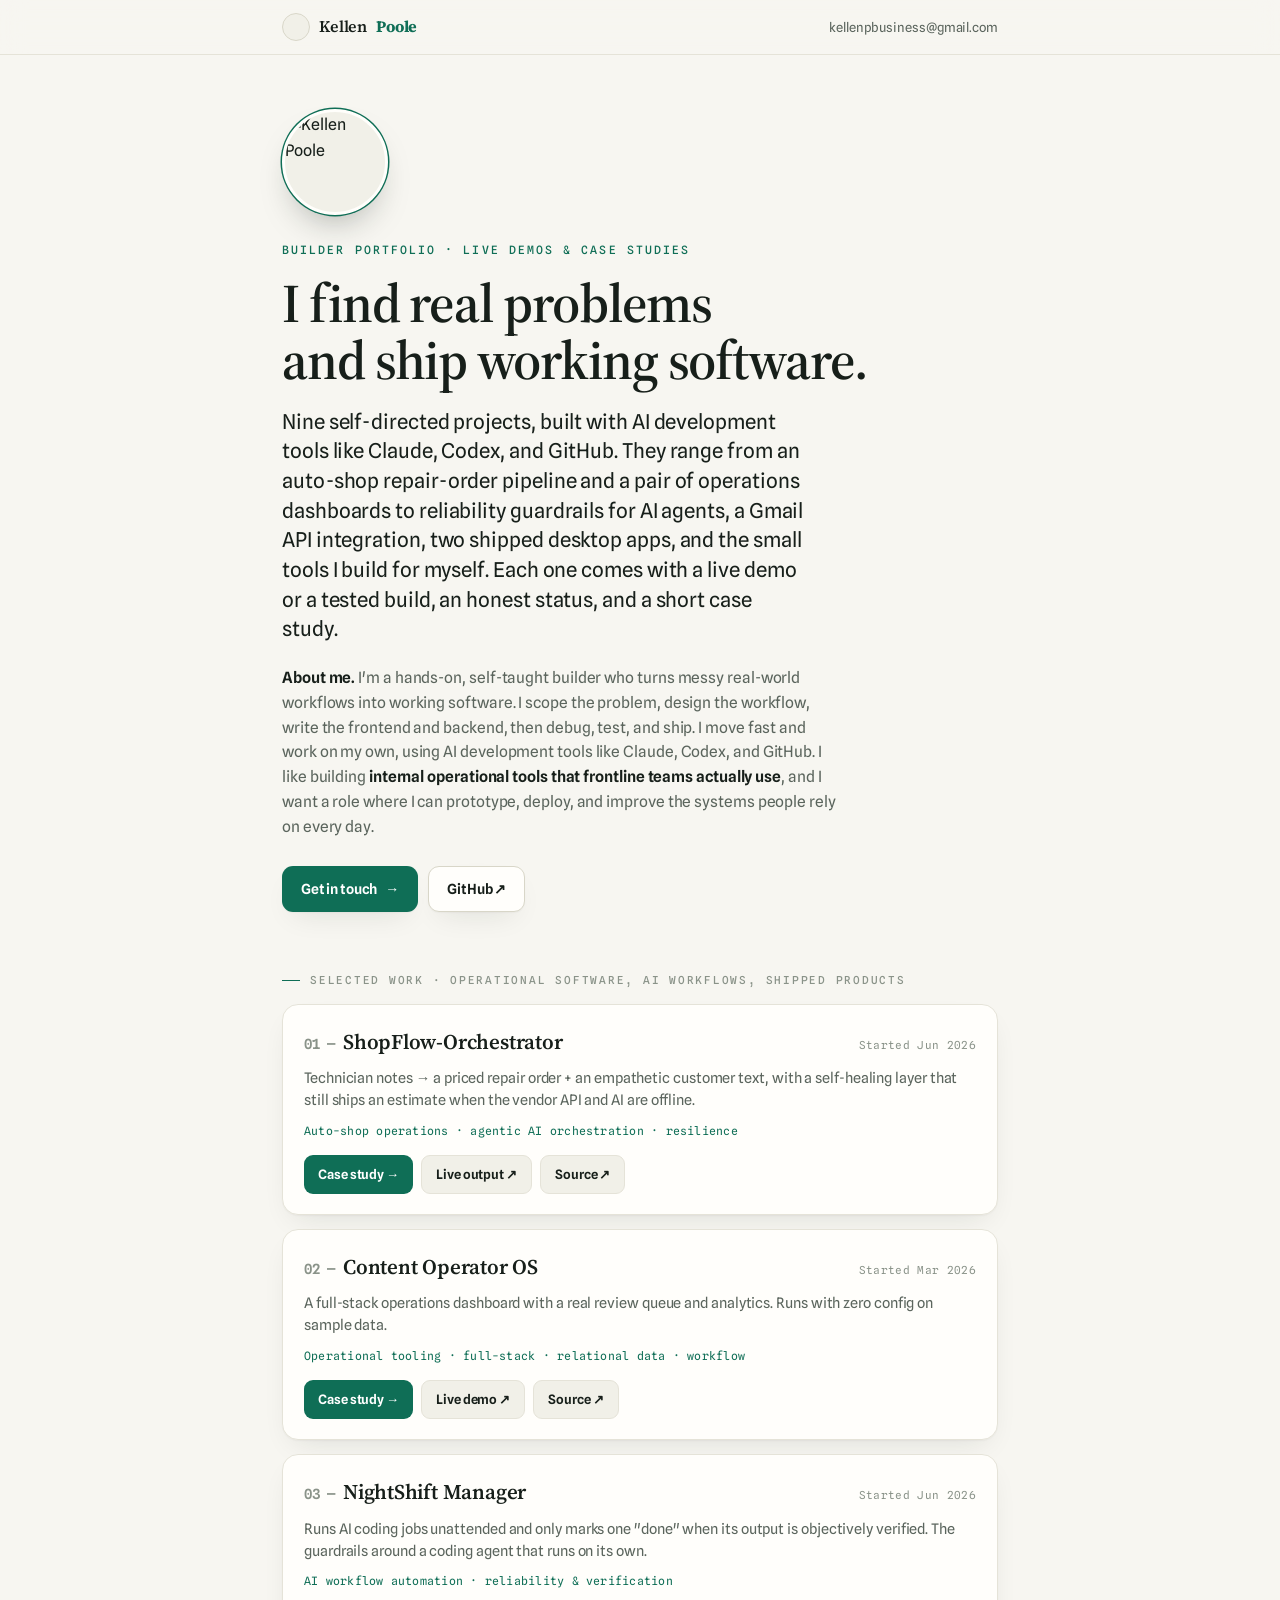
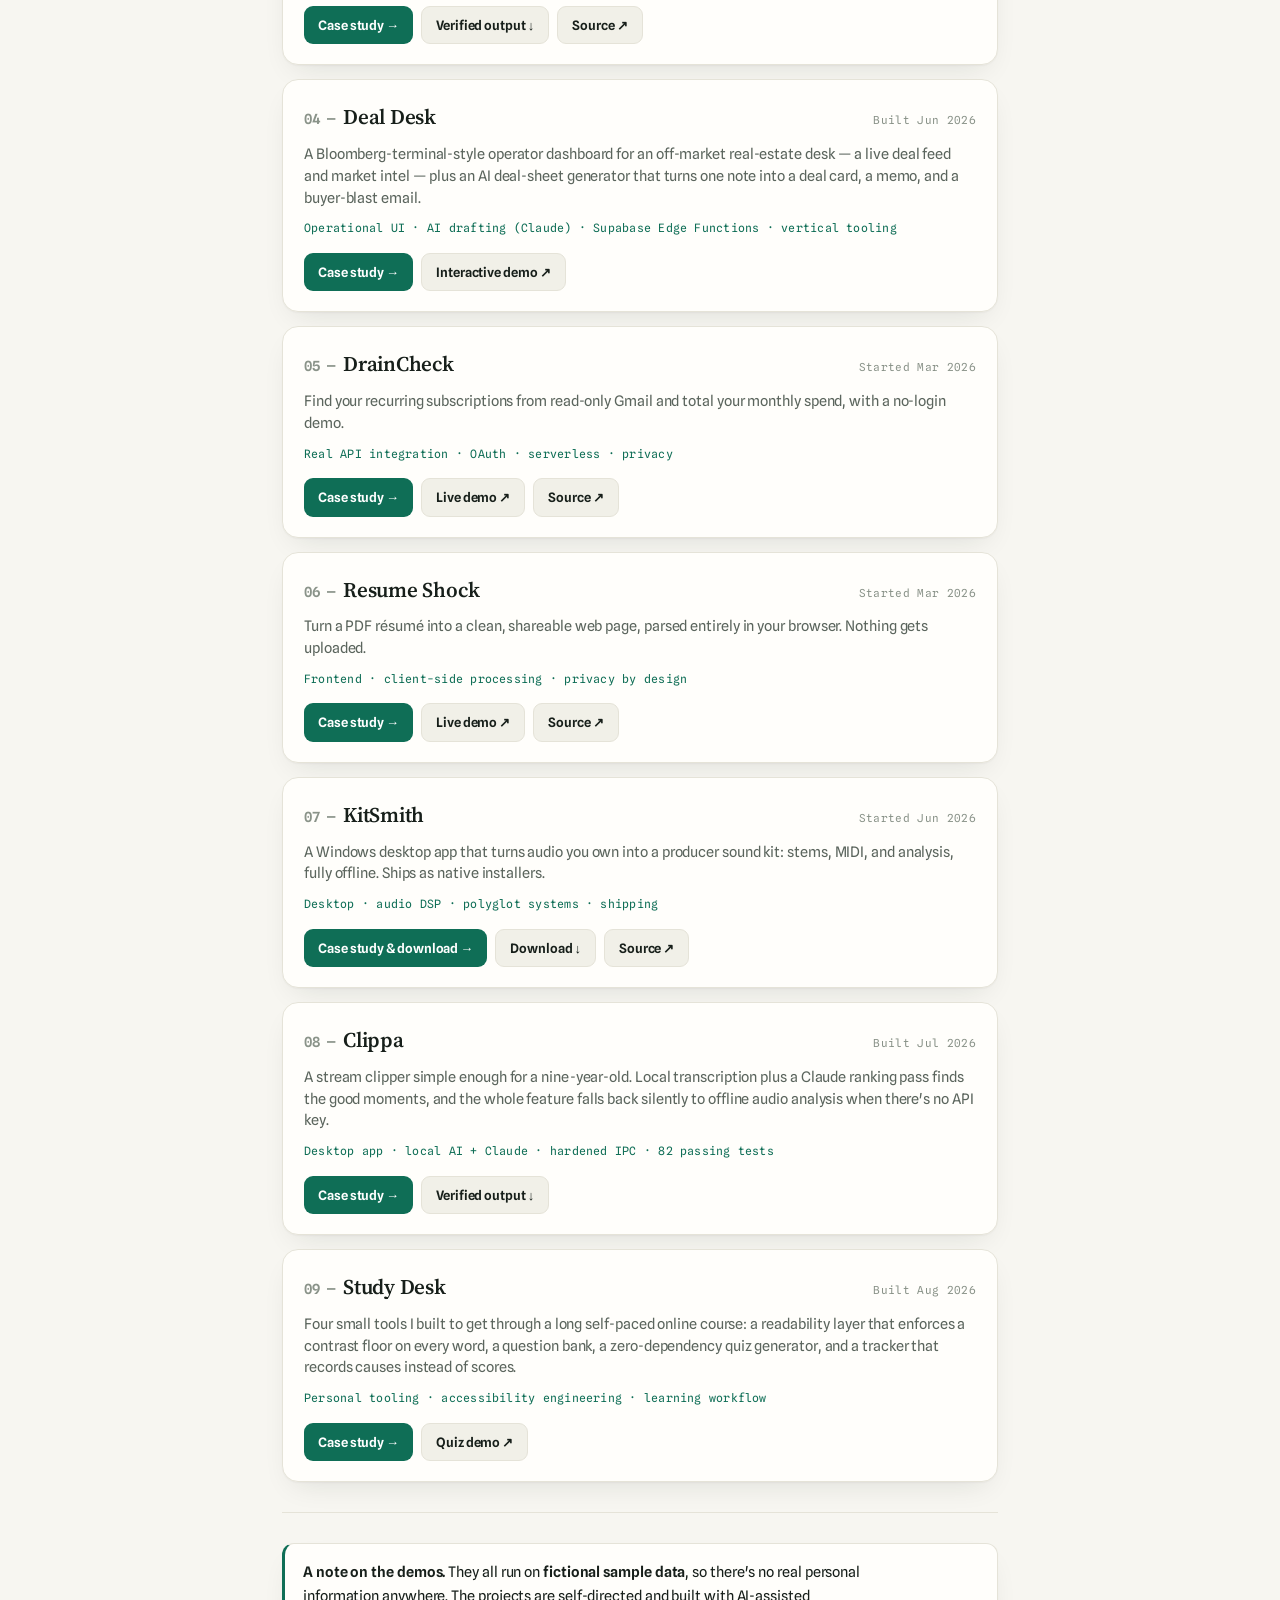
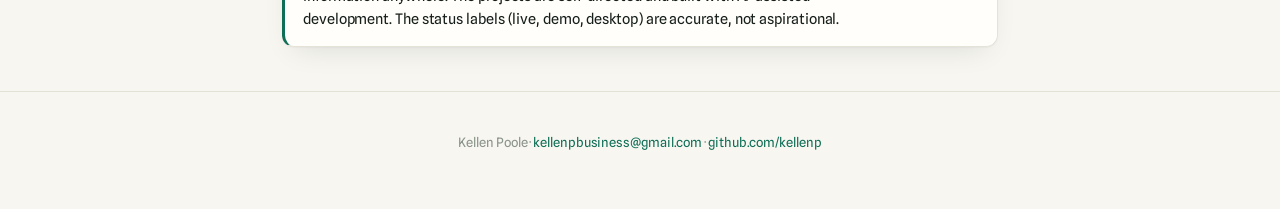
==== index.html @ 18ba122f "Add Clippa (08) and Study Desk (09): shipped desktop AI app + personal study tooling Two projects bu" ====
<!doctype html>
<html lang="en">
<head>
<meta charset="utf-8">
<meta name="viewport" content="width=device-width, initial-scale=1">
<meta name="theme-color" content="#0f6e56">
<title>Kellen Poole — builder portfolio</title>
<meta name="description" content="Self-directed, AI-assisted software for real operational problems: an auto-shop repair-order pipeline, an operations dashboard, reliability guardrails for autonomous AI agents, a real API integration, an off-market real-estate deal terminal, shipped desktop software, and the personal tools I build for myself. Built with Claude, Codex, and GitHub.">
<meta property="og:title" content="Kellen Poole — Builder Portfolio">
<meta property="og:description" content="Nine self-directed projects built with AI dev tools (Claude · Codex · GitHub): an auto-shop repair-order pipeline, an operations dashboard, AI-agent reliability guardrails, a real API integration, an off-market real-estate deal terminal, shipped desktop software, and personal tooling.">
<meta property="og:type" content="website">
<meta property="og:image" content="https://kellenp.github.io/kellen.jpg">
<meta name="twitter:card" content="summary">
<meta name="twitter:image" content="https://kellenp.github.io/kellen.jpg">
<link rel="icon" type="image/jpeg" href="/kellen.jpg">
<link rel="preconnect" href="https://fonts.googleapis.com"><link rel="preconnect" href="https://fonts.gstatic.com" crossorigin>
<link href="https://fonts.googleapis.com/css2?family=Source+Serif+4:opsz,wght@8..60,400;8..60,600;8..60,700&family=Spline+Sans:wght@400;500;600&family=Spline+Sans+Mono:wght@400;500&display=swap" rel="stylesheet">
<link rel="stylesheet" href="styles.css">
</head>
<body>
<div class="topbar"><div class="row">
  <span class="brand">Kellen <b>Poole</b></span>
  <a class="back" href="mailto:kellenpbusiness@gmail.com">kellenpbusiness@gmail.com</a>
</div></div>

<div class="wrap">
  <header class="hero">
    <img class="hero-ava reveal" src="/kellen.jpg" alt="Kellen Poole" width="106" height="106">
    <p class="eyebrow reveal">Builder portfolio · live demos &amp; case studies</p>
    <h1 class="reveal">I find real problems<br>and ship working software.</h1>
    <p class="lede reveal">Nine self-directed projects, built with AI development tools like Claude, Codex, and GitHub. They range from an auto-shop repair-order pipeline and a pair of operations dashboards to reliability guardrails for AI agents, a Gmail API integration, two shipped desktop apps, and the small tools I build for myself. Each one comes with a live demo or a tested build, an honest status, and a short case study.</p>
    <div class="reveal" style="margin-top:22px; max-width:60ch">
      <p class="prose muted" style="font-size:15.5px"><b style="color:var(--ink)">About me.</b> I'm a hands-on, self-taught builder who turns messy real-world workflows into working software. I scope the problem, design the workflow, write the frontend and backend, then debug, test, and ship. I move fast and work on my own, using AI development tools like Claude, Codex, and GitHub. I like building <b style="color:var(--ink)">internal operational tools that frontline teams actually use</b>, and I want a role where I can prototype, deploy, and improve the systems people rely on every day.</p>
    </div>
    <div class="actions reveal">
      <a class="btn btn-primary" href="mailto:kellenpbusiness@gmail.com">Get in touch <span class="arr">→</span></a>
      <a class="btn btn-ghost" href="https://github.com/kellenp" target="_blank" rel="noopener">GitHub ↗</a>
    </div>
  </header>

  <section>
    <p class="label">Selected work · operational software, AI workflows, shipped products</p>
    <div class="hub-grid">

      <div class="proj">
        <div class="proj-head"><p class="proj-name"><span class="proj-num">01 — </span>ShopFlow-Orchestrator</p><span class="proj-date">Started Jun 2026</span></div>
        <p class="proj-prop">Technician notes → a priced repair order + an empathetic customer text, with a self-healing layer that still ships an estimate when the vendor API and AI are offline.</p>
        <p class="proj-skill">Auto-shop operations · agentic AI orchestration · resilience</p>
        <div class="proj-actions">
          <a class="mini mini-go" href="shopflow.html">Case study →</a>
          <a class="mini mini-out" href="https://shopflow-orchestrator-kp.netlify.app" target="_blank" rel="noopener">Live output ↗</a>
          <a class="mini mini-out" href="https://github.com/kellenp/shopflow-orchestrator" target="_blank" rel="noopener">Source ↗</a>
        </div>
      </div>

      <div class="proj">
        <div class="proj-head"><p class="proj-name"><span class="proj-num">02 — </span>Content Operator OS</p><span class="proj-date">Started Mar 2026</span></div>
        <p class="proj-prop">A full-stack operations dashboard with a real review queue and analytics. Runs with zero config on sample data.</p>
        <p class="proj-skill">Operational tooling · full-stack · relational data · workflow</p>
        <div class="proj-actions">
          <a class="mini mini-go" href="content-operator-os.html">Case study →</a>
          <a class="mini mini-out" href="https://content-operator-os-demo-kp.netlify.app" target="_blank" rel="noopener">Live demo ↗</a>
          <a class="mini mini-out" href="https://github.com/kellenp/content-operator-os" target="_blank" rel="noopener">Source ↗</a>
        </div>
      </div>

      <div class="proj">
        <div class="proj-head"><p class="proj-name"><span class="proj-num">03 — </span>NightShift Manager</p><span class="proj-date">Started Jun 2026</span></div>
        <p class="proj-prop">Runs AI coding jobs unattended and only marks one "done" when its output is objectively verified. The guardrails around a coding agent that runs on its own.</p>
        <p class="proj-skill">AI workflow automation · reliability &amp; verification</p>
        <div class="proj-actions">
          <a class="mini mini-go" href="nightshift-manager.html">Case study →</a>
          <a class="mini mini-out" href="nightshift-manager.html#verified">Verified output ↓</a>
          <a class="mini mini-out" href="https://github.com/kellenp/nightshift-manager" target="_blank" rel="noopener">Source ↗</a>
        </div>
      </div>

      <div class="proj">
        <div class="proj-head"><p class="proj-name"><span class="proj-num">04 — </span>Deal Desk</p><span class="proj-date">Built Jun 2026</span></div>
        <p class="proj-prop">A Bloomberg-terminal-style operator dashboard for an off-market real-estate desk — a live deal feed and market intel — plus an AI deal-sheet generator that turns one note into a deal card, a memo, and a buyer-blast email.</p>
        <p class="proj-skill">Operational UI · AI drafting (Claude) · Supabase Edge Functions · vertical tooling</p>
        <div class="proj-actions">
          <a class="mini mini-go" href="dealdesk.html">Case study →</a>
          <a class="mini mini-out" href="/dealdesk/" target="_blank" rel="noopener">Interactive demo ↗</a>
        </div>
      </div>

      <div class="proj">
        <div class="proj-head"><p class="proj-name"><span class="proj-num">05 — </span>DrainCheck</p><span class="proj-date">Started Mar 2026</span></div>
        <p class="proj-prop">Find your recurring subscriptions from read-only Gmail and total your monthly spend, with a no-login demo.</p>
        <p class="proj-skill">Real API integration · OAuth · serverless · privacy</p>
        <div class="proj-actions">
          <a class="mini mini-go" href="draincheck.html">Case study →</a>
          <a class="mini mini-out" href="https://draincheck-demo-kp.netlify.app/?demo=1" target="_blank" rel="noopener">Live demo ↗</a>
          <a class="mini mini-out" href="https://github.com/kellenp/draincheck" target="_blank" rel="noopener">Source ↗</a>
        </div>
      </div>

      <div class="proj">
        <div class="proj-head"><p class="proj-name"><span class="proj-num">06 — </span>Resume Shock</p><span class="proj-date">Started Mar 2026</span></div>
        <p class="proj-prop">Turn a PDF résumé into a clean, shareable web page, parsed entirely in your browser. Nothing gets uploaded.</p>
        <p class="proj-skill">Frontend · client-side processing · privacy by design</p>
        <div class="proj-actions">
          <a class="mini mini-go" href="resume-shock.html">Case study →</a>
          <a class="mini mini-out" href="https://resume-shock-demo-kp.netlify.app" target="_blank" rel="noopener">Live demo ↗</a>
          <a class="mini mini-out" href="https://github.com/kellenp/resume-shock" target="_blank" rel="noopener">Source ↗</a>
        </div>
      </div>

      <div class="proj">
        <div class="proj-head"><p class="proj-name"><span class="proj-num">07 — </span>KitSmith</p><span class="proj-date">Started Jun 2026</span></div>
        <p class="proj-prop">A Windows desktop app that turns audio you own into a producer sound kit: stems, MIDI, and analysis, fully offline. Ships as native installers.</p>
        <p class="proj-skill">Desktop · audio DSP · polyglot systems · shipping</p>
        <div class="proj-actions">
          <a class="mini mini-go" href="kitsmith.html">Case study &amp; download →</a>
          <a class="mini mini-out" href="kitsmith.html#download">Download ↓</a>
          <a class="mini mini-out" href="https://github.com/kellenp/kitsmith" target="_blank" rel="noopener">Source ↗</a>
        </div>
      </div>

      <div class="proj">
        <div class="proj-head"><p class="proj-name"><span class="proj-num">08 — </span>Clippa</p><span class="proj-date">Built Jul 2026</span></div>
        <p class="proj-prop">A stream clipper simple enough for a nine-year-old. Local transcription plus a Claude ranking pass finds the good moments, and the whole feature falls back silently to offline audio analysis when there's no API key.</p>
        <p class="proj-skill">Desktop app · local AI + Claude · hardened IPC · 82 passing tests</p>
        <div class="proj-actions">
          <a class="mini mini-go" href="clippa.html">Case study →</a>
          <a class="mini mini-out" href="clippa.html#verified">Verified output ↓</a>
        </div>
      </div>

      <div class="proj">
        <div class="proj-head"><p class="proj-name"><span class="proj-num">09 — </span>Study Desk</p><span class="proj-date">Built Aug 2026</span></div>
        <p class="proj-prop">Four small tools I built to get through a long self-paced online course: a readability layer that enforces a contrast floor on every word, a question bank, a zero-dependency quiz generator, and a tracker that records causes instead of scores.</p>
        <p class="proj-skill">Personal tooling · accessibility engineering · learning workflow</p>
        <div class="proj-actions">
          <a class="mini mini-go" href="studydesk.html">Case study →</a>
          <a class="mini mini-out" href="/studydesk/" target="_blank" rel="noopener">Quiz demo ↗</a>
        </div>
      </div>

    </div>
  </section>

  <section>
    <div class="callout">
      <p class="prose" style="margin:0; font-size:14.5px"><b>A note on the demos.</b> They all run on <b>fictional sample data</b>, so there's no real personal information anywhere. The projects are self-directed and built with AI-assisted development. The status labels (live, demo, desktop) are accurate, not aspirational.</p>
    </div>
  </section>
</div>

<footer><div class="wrap">Kellen Poole · <a href="mailto:kellenpbusiness@gmail.com">kellenpbusiness@gmail.com</a> · <a href="https://github.com/kellenp" target="_blank" rel="noopener">github.com/kellenp</a></div></footer>
</body>
</html>
---- styles.css ----
/* ============================================================
   Kellen Poole — Portfolio design system
   Aesthetic: "editorial-tech" — warm paper / deep forest,
   Source Serif 4 (display serif) + Spline Sans (grotesque body).
   ============================================================ */

:root{
  --bg:#f7f6f1;            /* warm paper */
  --bg-tint:#efeee6;
  --surface:#fffefb;
  --surface-2:#f1f0e8;
  --line:#e5e3d8;
  --line-strong:#d8d6c8;
  --ink:#171f1a;
  --muted:#5b655d;
  --faint:#8a9389;
  --accent:#0f6e56;       /* deep forest green */
  --accent-ink:#0b5945;
  --accent-soft:rgba(15,110,86,.10);
  --gold:#9a6b12;
  --crit:#b42318;
  --shadow:0 1px 2px rgba(20,30,24,.04), 0 12px 30px -12px rgba(20,30,24,.12);
  --shadow-lift:0 2px 4px rgba(20,30,24,.05), 0 24px 48px -18px rgba(20,30,24,.22);
  --maxw:760px;
}
@media (prefers-color-scheme: dark){
  :root{
    --bg:#0f1310; --bg-tint:#141813; --surface:#171c15; --surface-2:#1f251c;
    --line:#2a3127; --line-strong:#384132; --ink:#edf1e9; --muted:#9aa597; --faint:#6f7a6c;
    --accent:#67d6ab; --accent-ink:#8fe4c2; --accent-soft:rgba(103,214,171,.12);
    --gold:#e2b15f; --crit:#f0a99f;
    --shadow:0 1px 2px rgba(0,0,0,.3), 0 14px 34px -14px rgba(0,0,0,.5);
    --shadow-lift:0 2px 6px rgba(0,0,0,.35), 0 26px 56px -18px rgba(0,0,0,.6);
  }
}

*{box-sizing:border-box}
html{scroll-behavior:smooth}
body{
  margin:0; background:var(--bg); color:var(--ink);
  font-family:"Spline Sans",-apple-system,BlinkMacSystemFont,"Segoe UI",sans-serif;
  font-size:16px; line-height:1.6; letter-spacing:-.005em;
  -webkit-font-smoothing:antialiased; text-rendering:optimizeLegibility;
}
/* subtle paper grain for warmth */
body::before{
  content:""; position:fixed; inset:0; z-index:-1; pointer-events:none; opacity:.5;
  background-image:radial-gradient(var(--line) .5px, transparent .5px);
  background-size:22px 22px; -webkit-mask-image:linear-gradient(180deg,rgba(0,0,0,.5),transparent 70%);
  mask-image:linear-gradient(180deg,rgba(0,0,0,.5),transparent 70%);
}
::selection{background:var(--accent-soft); color:var(--accent-ink)}
a{color:inherit; text-decoration:none}

.wrap{max-width:var(--maxw); margin:0 auto; padding:0 22px}

/* ---------- top bar ---------- */
.topbar{
  position:sticky; top:0; z-index:40; backdrop-filter:saturate(140%) blur(12px);
  background:color-mix(in srgb, var(--bg) 82%, transparent);
  border-bottom:1px solid var(--line);
}
.topbar .row{max-width:var(--maxw); margin:0 auto; padding:13px 22px; display:flex; align-items:center; justify-content:space-between; gap:12px}
.topbar .brand{display:inline-flex; align-items:center; gap:9px; font-family:"Source Serif 4",Georgia,serif; font-weight:600; font-size:16px; letter-spacing:-.01em}
.topbar .brand::before{content:""; width:26px; height:26px; border-radius:50%; background:url(/kellen.jpg) center/cover, var(--surface-2); border:1px solid var(--line-strong); flex-shrink:0}
.topbar .brand b{color:var(--accent)}
.topbar .back{font-size:13px; color:var(--muted); display:inline-flex; align-items:center; gap:6px; transition:color .2s}
.topbar .back:hover{color:var(--accent)}

/* ---------- hero ---------- */
.hero{padding:54px 0 30px}
.hero-ava{width:106px; height:106px; border-radius:50%; object-fit:cover; display:block; margin:0 0 26px; background:var(--surface-2); border:3px solid var(--surface); box-shadow:0 0 0 1.5px var(--accent), 0 18px 36px -16px rgba(20,30,24,.4)}
@media(max-width:520px){ .hero-ava{width:88px; height:88px} }
.eyebrow{font-family:"Spline Sans Mono",ui-monospace,monospace; font-size:11.5px; font-weight:500; letter-spacing:.18em; text-transform:uppercase; color:var(--accent); margin:0 0 16px}
h1{font-family:"Source Serif 4",Georgia,serif; font-weight:600; font-size:clamp(2.1rem,6vw,3.4rem); line-height:1.04; letter-spacing:-.02em; margin:0; font-optical-sizing:auto; font-variant-ligatures:none}
.lede{font-size:clamp(1.05rem,2.4vw,1.28rem); color:var(--muted); margin:18px 0 0; max-width:34ch; line-height:1.45}
.hero .lede{max-width:44ch; color:var(--ink)}

.status{display:inline-flex; align-items:center; gap:8px; margin:22px 0 0; padding:6px 13px; border-radius:999px; border:1px solid var(--line-strong); background:var(--surface); font-size:12.5px; font-weight:500; box-shadow:var(--shadow)}
.status .dot{width:8px; height:8px; border-radius:50%; background:var(--accent); box-shadow:0 0 0 3px var(--accent-soft)}
.status.amber .dot{background:var(--gold); box-shadow:0 0 0 3px rgba(154,107,18,.14)}
.started{font-family:"Spline Sans Mono",monospace; font-size:12px; color:var(--faint); letter-spacing:.03em; margin:13px 0 0}
.started b{color:var(--muted); font-weight:500}
.proj-date{font-family:"Spline Sans Mono",monospace; font-size:11px; color:var(--faint); letter-spacing:.03em; white-space:nowrap; flex-shrink:0; padding-top:4px}

.actions{display:flex; flex-wrap:wrap; gap:10px; margin:26px 0 0}
.btn{display:inline-flex; align-items:center; gap:8px; padding:11px 18px; border-radius:11px; font-size:14px; font-weight:600; letter-spacing:-.01em; transition:transform .15s ease, box-shadow .2s ease, background .2s; cursor:pointer; border:1px solid transparent}
.btn .arr{transition:transform .2s}
.btn:hover .arr{transform:translateX(3px)}
.btn-primary{background:var(--accent); color:#fff; box-shadow:var(--shadow)}
.btn-primary:hover{transform:translateY(-2px); box-shadow:var(--shadow-lift)}
@media (prefers-color-scheme: dark){ .btn-primary{color:#06140e} }
.btn-ghost{background:var(--surface); color:var(--ink); border-color:var(--line-strong); box-shadow:var(--shadow)}
.btn-ghost:hover{transform:translateY(-2px); box-shadow:var(--shadow-lift); border-color:var(--accent)}

/* ---------- sections ---------- */
section{padding:30px 0; border-top:1px solid var(--line)}
section:first-of-type{border-top:none}
.label{font-family:"Spline Sans Mono",ui-monospace,monospace; font-size:11px; font-weight:500; letter-spacing:.16em; text-transform:uppercase; color:var(--faint); margin:0 0 14px; display:flex; align-items:center; gap:10px}
.label::before{content:""; width:18px; height:1px; background:var(--accent); display:inline-block}
h2{font-family:"Source Serif 4",Georgia,serif; font-weight:600; font-size:clamp(1.35rem,3.4vw,1.85rem); letter-spacing:-.015em; margin:0 0 14px; line-height:1.15}
.prose{font-size:16.5px; color:var(--ink); max-width:62ch}
.prose.muted{color:var(--muted)}
.prose b, .prose strong{color:var(--ink); font-weight:600}
.prose + .prose{margin-top:12px}

/* numbered "how it works" / "how to" steps */
.steps{counter-reset:s; margin:6px 0 0; padding:0; list-style:none}
.steps li{counter-increment:s; position:relative; padding:14px 0 14px 52px; border-top:1px solid var(--line); font-size:15.5px}
.steps li:first-child{border-top:none}
.steps li::before{content:counter(s); position:absolute; left:0; top:12px; width:32px; height:32px; border-radius:9px; background:var(--accent-soft); color:var(--accent); font-family:"Source Serif 4",Georgia,serif; font-weight:600; font-size:15px; display:flex; align-items:center; justify-content:center}
.steps li b{font-weight:600}
.steps li .sub{display:block; color:var(--muted); font-size:13.5px; margin-top:3px}

/* feature cards */
.cards{display:grid; grid-template-columns:1fr 1fr; gap:12px; margin-top:4px}
@media(max-width:600px){ .cards{grid-template-columns:1fr} }
.card{background:var(--surface); border:1px solid var(--line); border-radius:14px; padding:16px 17px; box-shadow:var(--shadow); transition:transform .15s, box-shadow .2s, border-color .2s}
.card:hover{transform:translateY(-2px); box-shadow:var(--shadow-lift); border-color:var(--line-strong)}
.card h3{font-family:"Spline Sans",sans-serif; font-weight:600; font-size:15px; margin:0 0 5px; letter-spacing:-.01em}
.card p{margin:0; font-size:13.7px; color:var(--muted); line-height:1.5}
.card .tick{color:var(--accent); font-weight:700}

/* STAR — the signature treatment */
.star{display:flex; flex-direction:column; gap:0}
.star-row{display:grid; grid-template-columns:64px 1fr; gap:18px; padding:20px 0; border-top:1px solid var(--line)}
.star-row:first-child{border-top:none}
.star-row .glyph{font-family:"Source Serif 4",Georgia,serif; font-weight:600; font-size:38px; line-height:1; color:var(--accent); opacity:.92}
.star-row .k{font-family:"Spline Sans Mono",monospace; font-size:11px; letter-spacing:.14em; text-transform:uppercase; color:var(--faint); margin:0 0 6px}
.star-row .t{font-size:15.5px; color:var(--ink); margin:0; line-height:1.55}
@media(max-width:520px){ .star-row{grid-template-columns:44px 1fr; gap:14px} .star-row .glyph{font-size:30px} }

/* tech pills */
.pills{display:flex; flex-wrap:wrap; gap:8px; margin-top:2px}
.pill{font-family:"Spline Sans Mono",monospace; font-size:12px; padding:6px 11px; border-radius:8px; background:var(--surface-2); color:var(--muted); border:1px solid var(--line)}

/* callout (status / limitations) */
.callout{background:var(--surface); border:1px solid var(--line); border-left:3px solid var(--accent); border-radius:12px; padding:16px 18px; box-shadow:var(--shadow)}
.callout.amber{border-left-color:var(--gold)}
.callout ul{margin:8px 0 0; padding-left:18px}
.callout li{font-size:14.5px; margin:5px 0; color:var(--muted)}
.callout li b{color:var(--ink)}

/* honesty line */
.honest{font-size:13.5px; color:var(--faint); font-style:italic}

/* mono output block (for shopflow/nightshift) */
.term{font-family:"Spline Sans Mono",monospace; font-size:12.5px; background:var(--surface-2); border:1px solid var(--line); border-radius:11px; padding:14px 16px; color:var(--ink); overflow-x:auto; line-height:1.7}
.term .g{color:var(--accent)} .term .m{color:var(--faint)}

/* inline code in prose */
code{font-family:"Spline Sans Mono",monospace; font-size:.88em; background:var(--surface-2); border:1px solid var(--line); border-radius:5px; padding:1px 5px; color:var(--ink); white-space:nowrap}
.steps code, .prose code{word-break:break-word; white-space:normal}

/* screenshots / figures (case-study media) */
.shot{margin:16px 0 0; border:1px solid var(--line-strong); border-radius:14px; overflow:hidden; background:var(--surface-2); box-shadow:var(--shadow-lift)}
.shot img{display:block; width:100%; height:auto}
.shot figcaption{font-size:13px; color:var(--muted); padding:11px 15px; border-top:1px solid var(--line); background:var(--surface); line-height:1.45}
.shot + .shot{margin-top:14px}

footer{padding:40px 0 56px; border-top:1px solid var(--line); margin-top:14px; text-align:center; color:var(--faint); font-size:13px}
footer a{color:var(--accent)}

/* staggered load reveal */
@keyframes rise{from{opacity:0; transform:translateY(14px)} to{opacity:1; transform:none}}
.reveal{opacity:0; animation:rise .7s cubic-bezier(.22,1,.36,1) forwards}
.reveal:nth-child(1){animation-delay:.02s}.reveal:nth-child(2){animation-delay:.08s}
.reveal:nth-child(3){animation-delay:.14s}.reveal:nth-child(4){animation-delay:.2s}
.reveal:nth-child(5){animation-delay:.26s}.reveal:nth-child(6){animation-delay:.32s}
.reveal:nth-child(7){animation-delay:.38s}.reveal:nth-child(8){animation-delay:.44s}
@media (prefers-reduced-motion: reduce){ .reveal{opacity:1; animation:none} html{scroll-behavior:auto} .btn,.card{transition:none} }

/* ---------- hub-specific ---------- */
.hub-grid{display:flex; flex-direction:column; gap:14px; margin-top:6px}
.proj{display:block; background:var(--surface); border:1px solid var(--line); border-radius:16px; padding:20px 21px; box-shadow:var(--shadow); transition:transform .16s, box-shadow .22s, border-color .2s}
.proj:hover{transform:translateY(-3px); box-shadow:var(--shadow-lift); border-color:var(--line-strong)}
.proj-head{display:flex; align-items:baseline; justify-content:space-between; gap:12px}
.proj-name{font-family:"Source Serif 4",Georgia,serif; font-weight:600; font-size:21px; letter-spacing:-.01em; margin:0}
.proj-num{color:var(--faint); font-size:14px; font-family:"Spline Sans Mono",monospace}
.proj-prop{font-size:14.5px; color:var(--muted); margin:9px 0 0; line-height:1.5}
.proj-skill{font-family:"Spline Sans Mono",monospace; font-size:11.5px; color:var(--accent); margin:11px 0 0; letter-spacing:.02em}
.proj-actions{display:flex; flex-wrap:wrap; gap:8px; margin:15px 0 0}
.mini{font-size:13px; font-weight:600; padding:8px 14px; border-radius:9px; display:inline-flex; gap:6px; align-items:center; transition:transform .15s, background .2s, border-color .2s}
.mini-go{background:var(--accent); color:#fff} @media(prefers-color-scheme:dark){.mini-go{color:#06140e}}
.mini-go:hover{transform:translateY(-1px)}
.mini-out{background:var(--surface-2); color:var(--ink); border:1px solid var(--line)}
.mini-out:hover{border-color:var(--accent); color:var(--accent)}
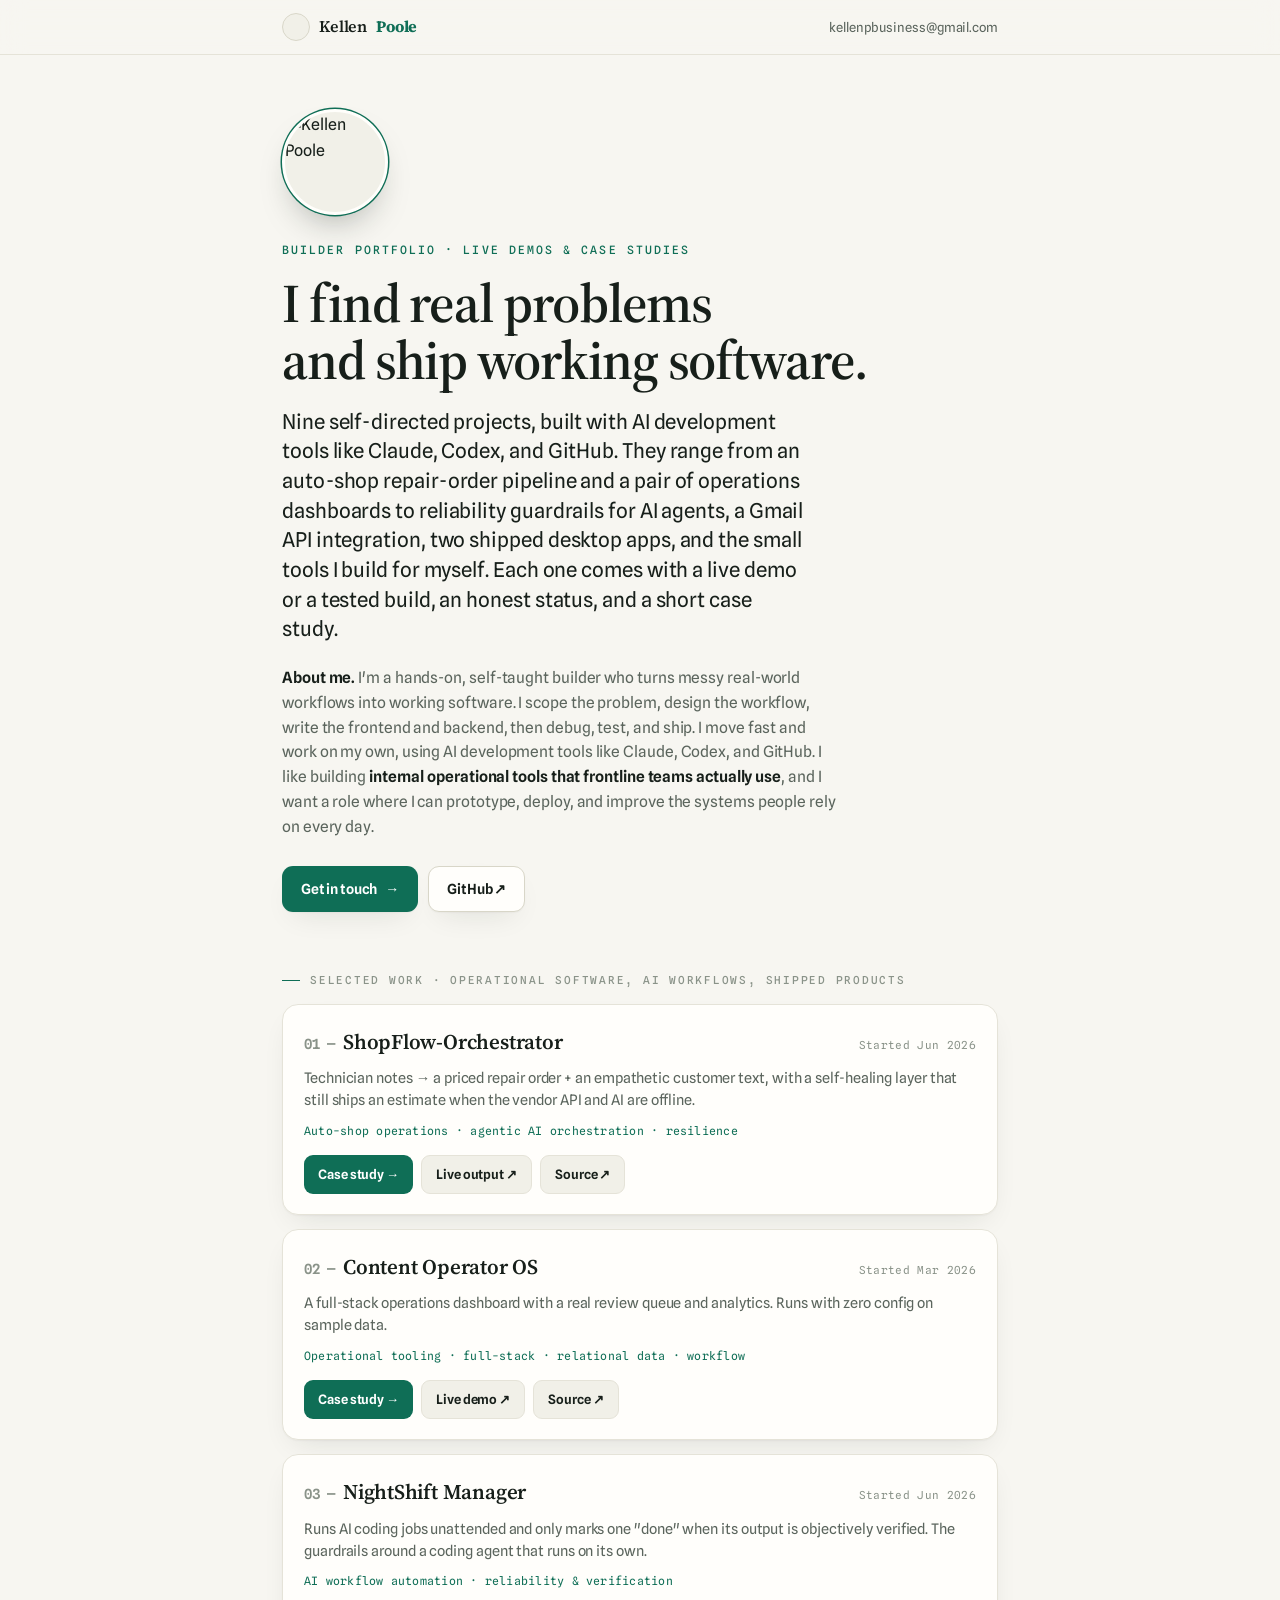
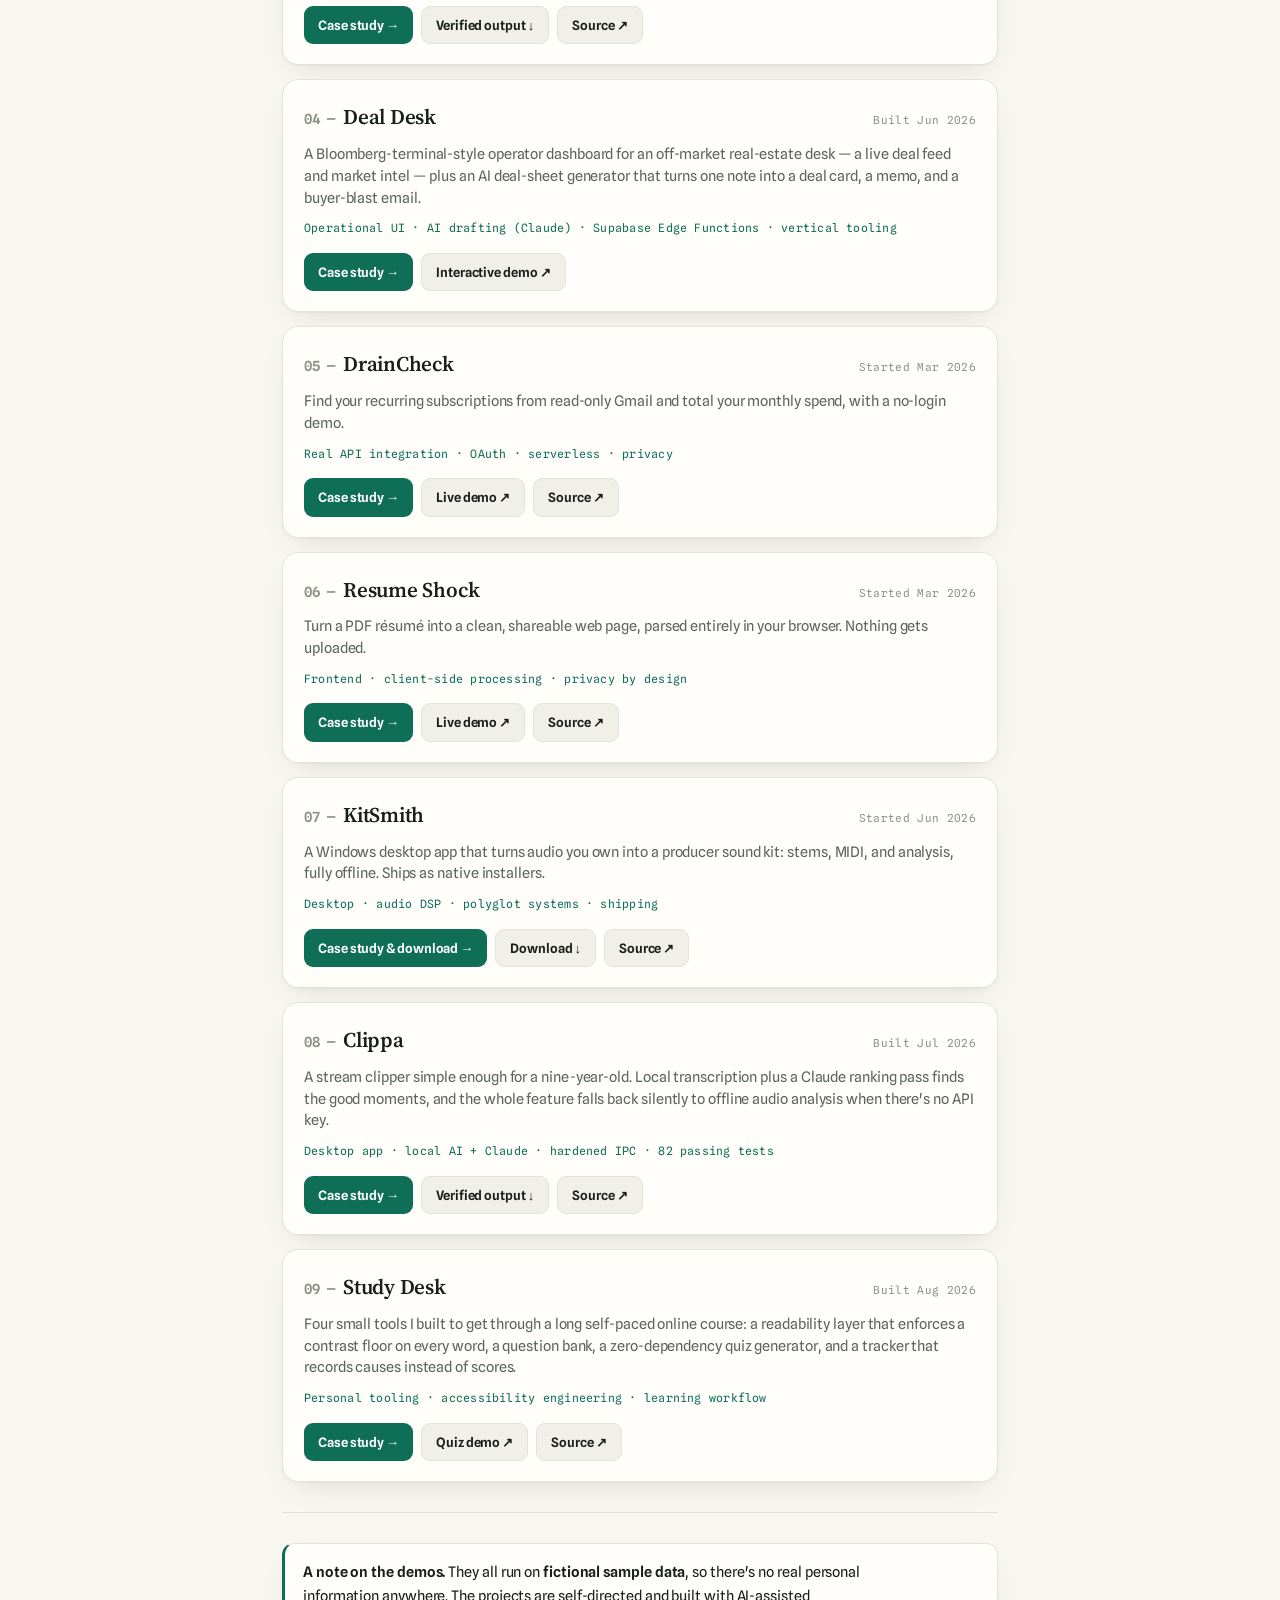
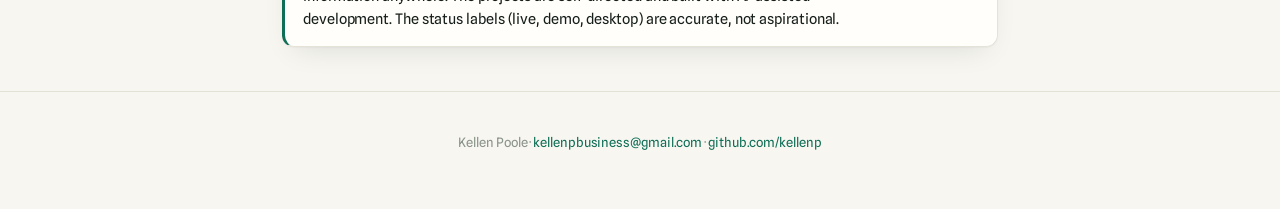
==== commit 22e3ea5a: "Wire Source buttons for Clippa and Study Desk Both are now public repos, so the two new projects get" ====
--- a/index.html
+++ b/index.html
@@ -125,6 +125,7 @@
         <div class="proj-actions">
           <a class="mini mini-go" href="clippa.html">Case study →</a>
           <a class="mini mini-out" href="clippa.html#verified">Verified output ↓</a>
+          <a class="mini mini-out" href="https://github.com/kellenp/clippa" target="_blank" rel="noopener">Source ↗</a>
         </div>
       </div>
 
@@ -135,6 +136,7 @@
         <div class="proj-actions">
           <a class="mini mini-go" href="studydesk.html">Case study →</a>
           <a class="mini mini-out" href="/studydesk/" target="_blank" rel="noopener">Quiz demo ↗</a>
+          <a class="mini mini-out" href="https://github.com/kellenp/studydesk" target="_blank" rel="noopener">Source ↗</a>
         </div>
       </div>
 
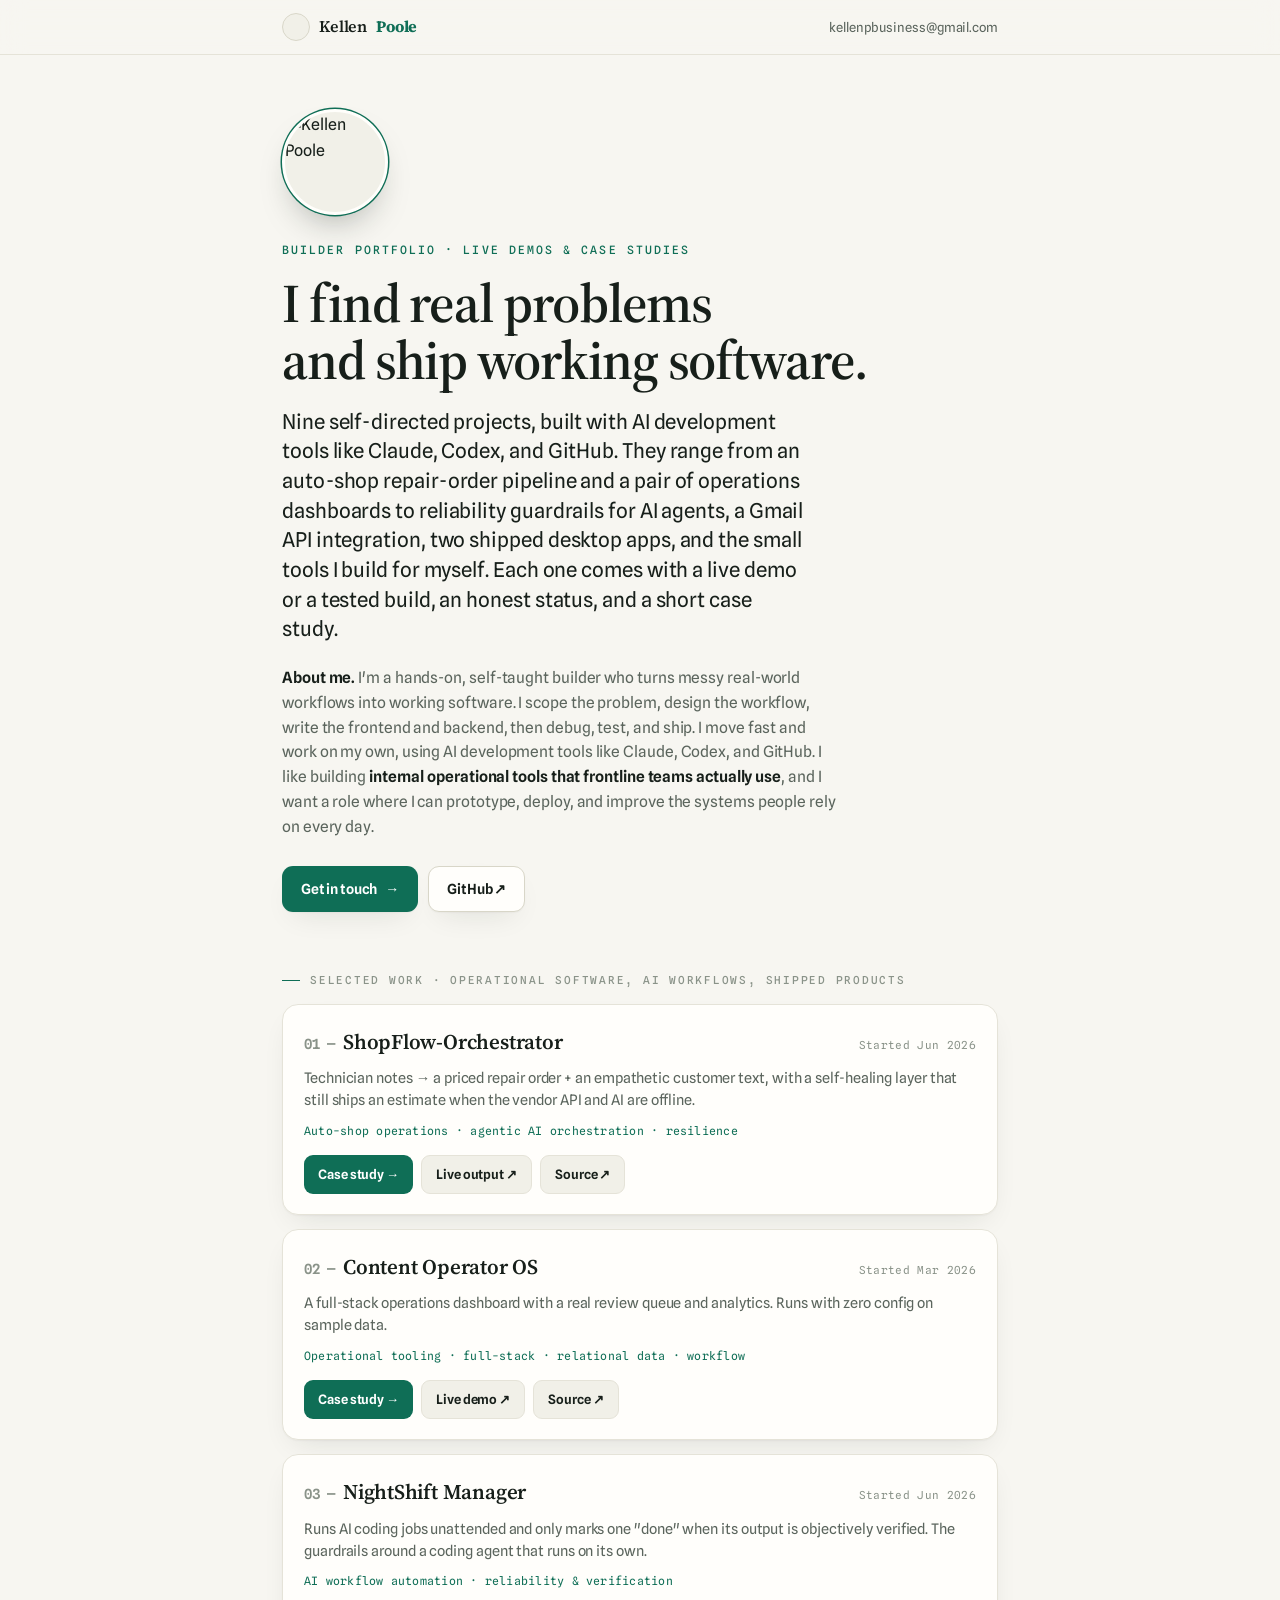
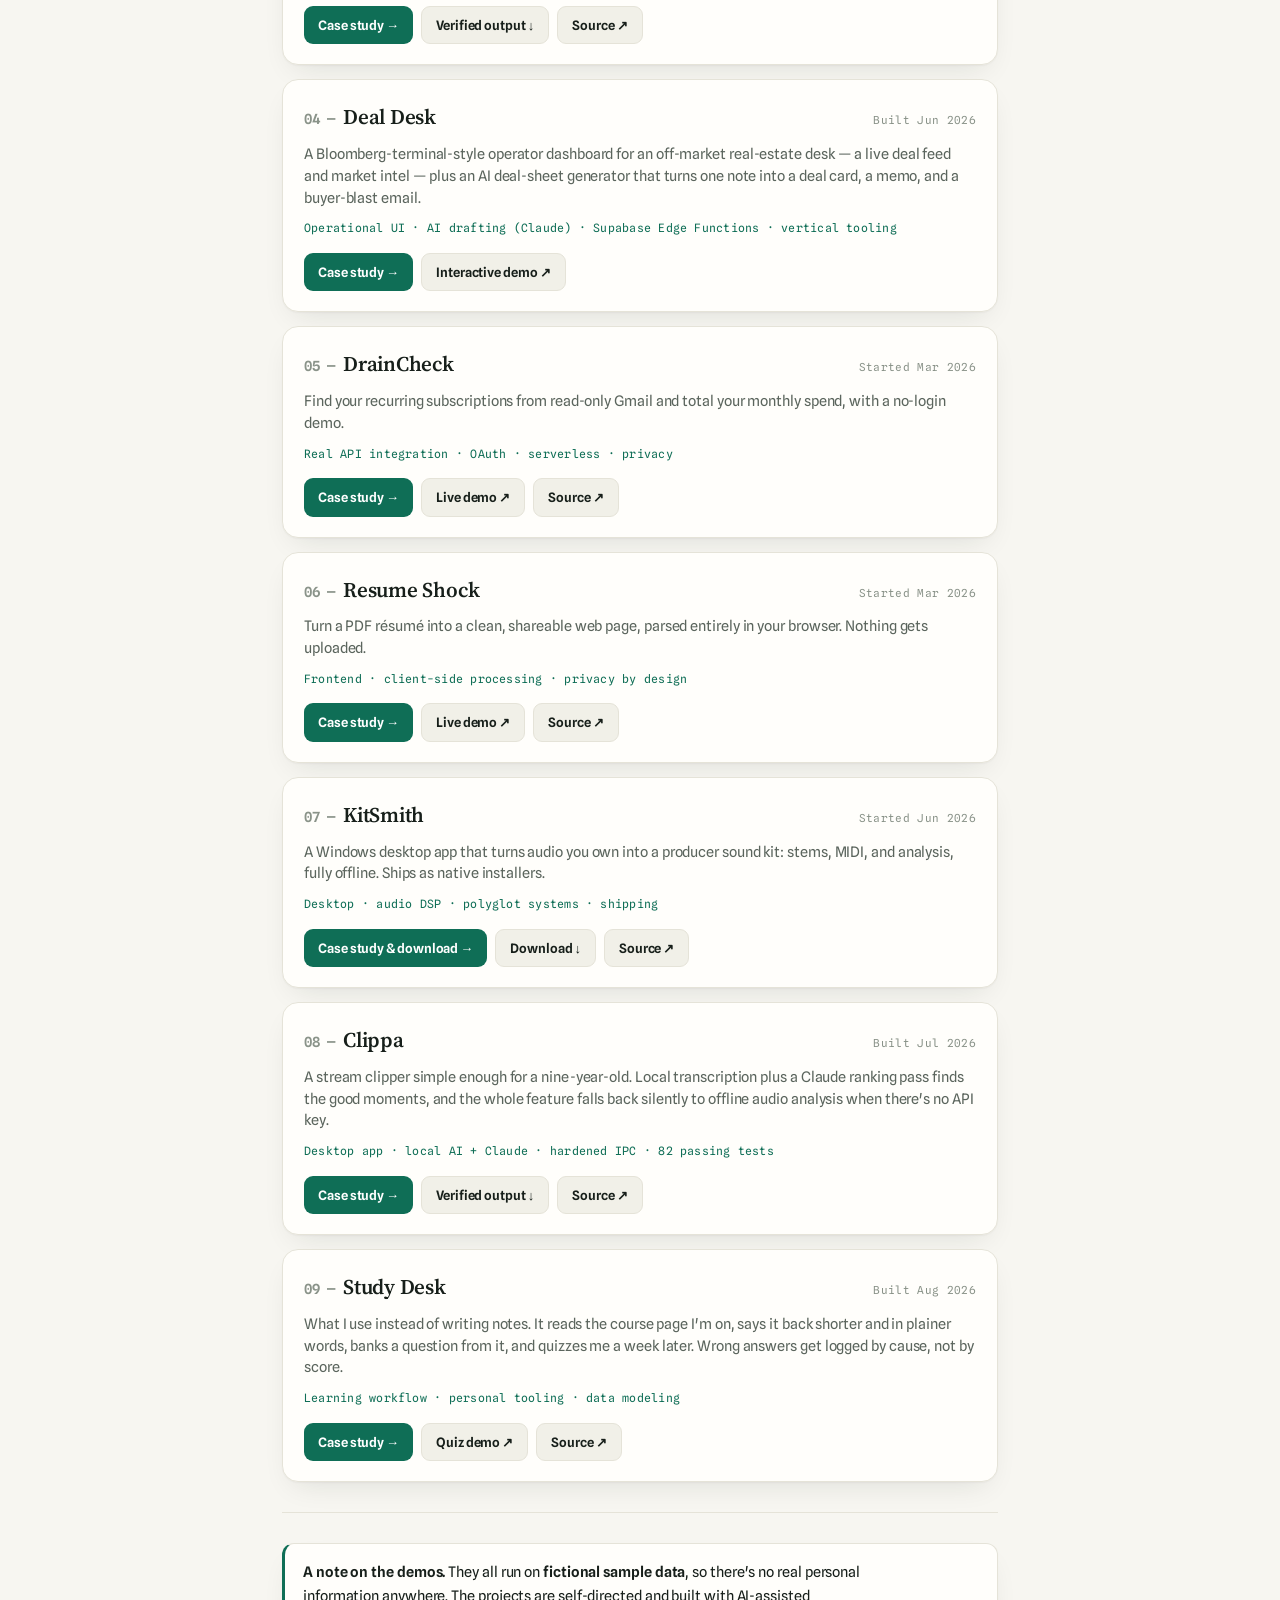
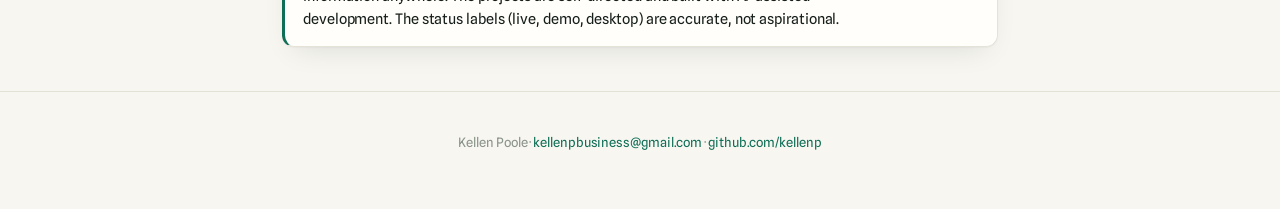
==== commit 4bc69f1a: "Study Desk: lead with the study loop, cut the dark-mode extension The readability extension was in h" ====
--- a/index.html
+++ b/index.html
@@ -131,8 +131,8 @@
 
       <div class="proj">
         <div class="proj-head"><p class="proj-name"><span class="proj-num">09 — </span>Study Desk</p><span class="proj-date">Built Aug 2026</span></div>
-        <p class="proj-prop">Four small tools I built to get through a long self-paced online course: a readability layer that enforces a contrast floor on every word, a question bank, a zero-dependency quiz generator, and a tracker that records causes instead of scores.</p>
-        <p class="proj-skill">Personal tooling · accessibility engineering · learning workflow</p>
+        <p class="proj-prop">What I use instead of writing notes. It reads the course page I'm on, says it back shorter and in plainer words, banks a question from it, and quizzes me a week later. Wrong answers get logged by cause, not by score.</p>
+        <p class="proj-skill">Learning workflow · personal tooling · data modeling</p>
         <div class="proj-actions">
           <a class="mini mini-go" href="studydesk.html">Case study →</a>
           <a class="mini mini-out" href="/studydesk/" target="_blank" rel="noopener">Quiz demo ↗</a>
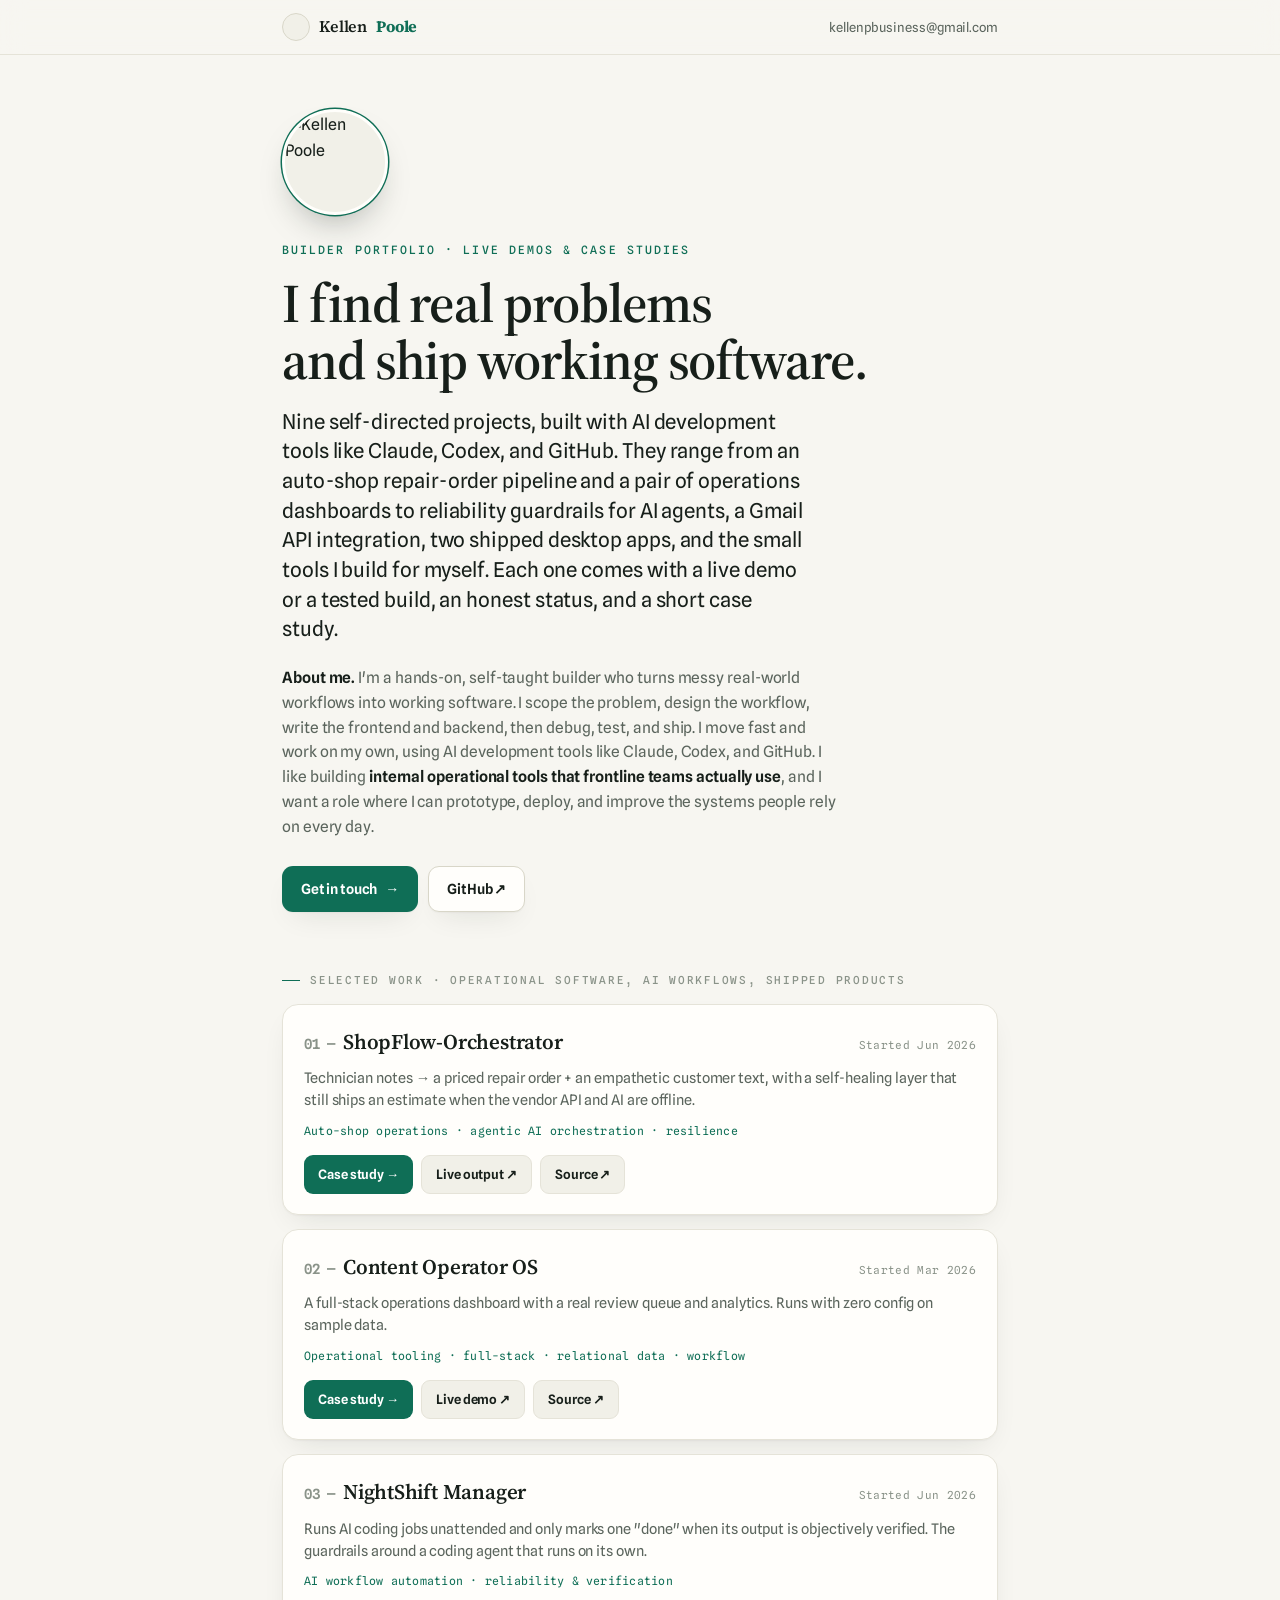
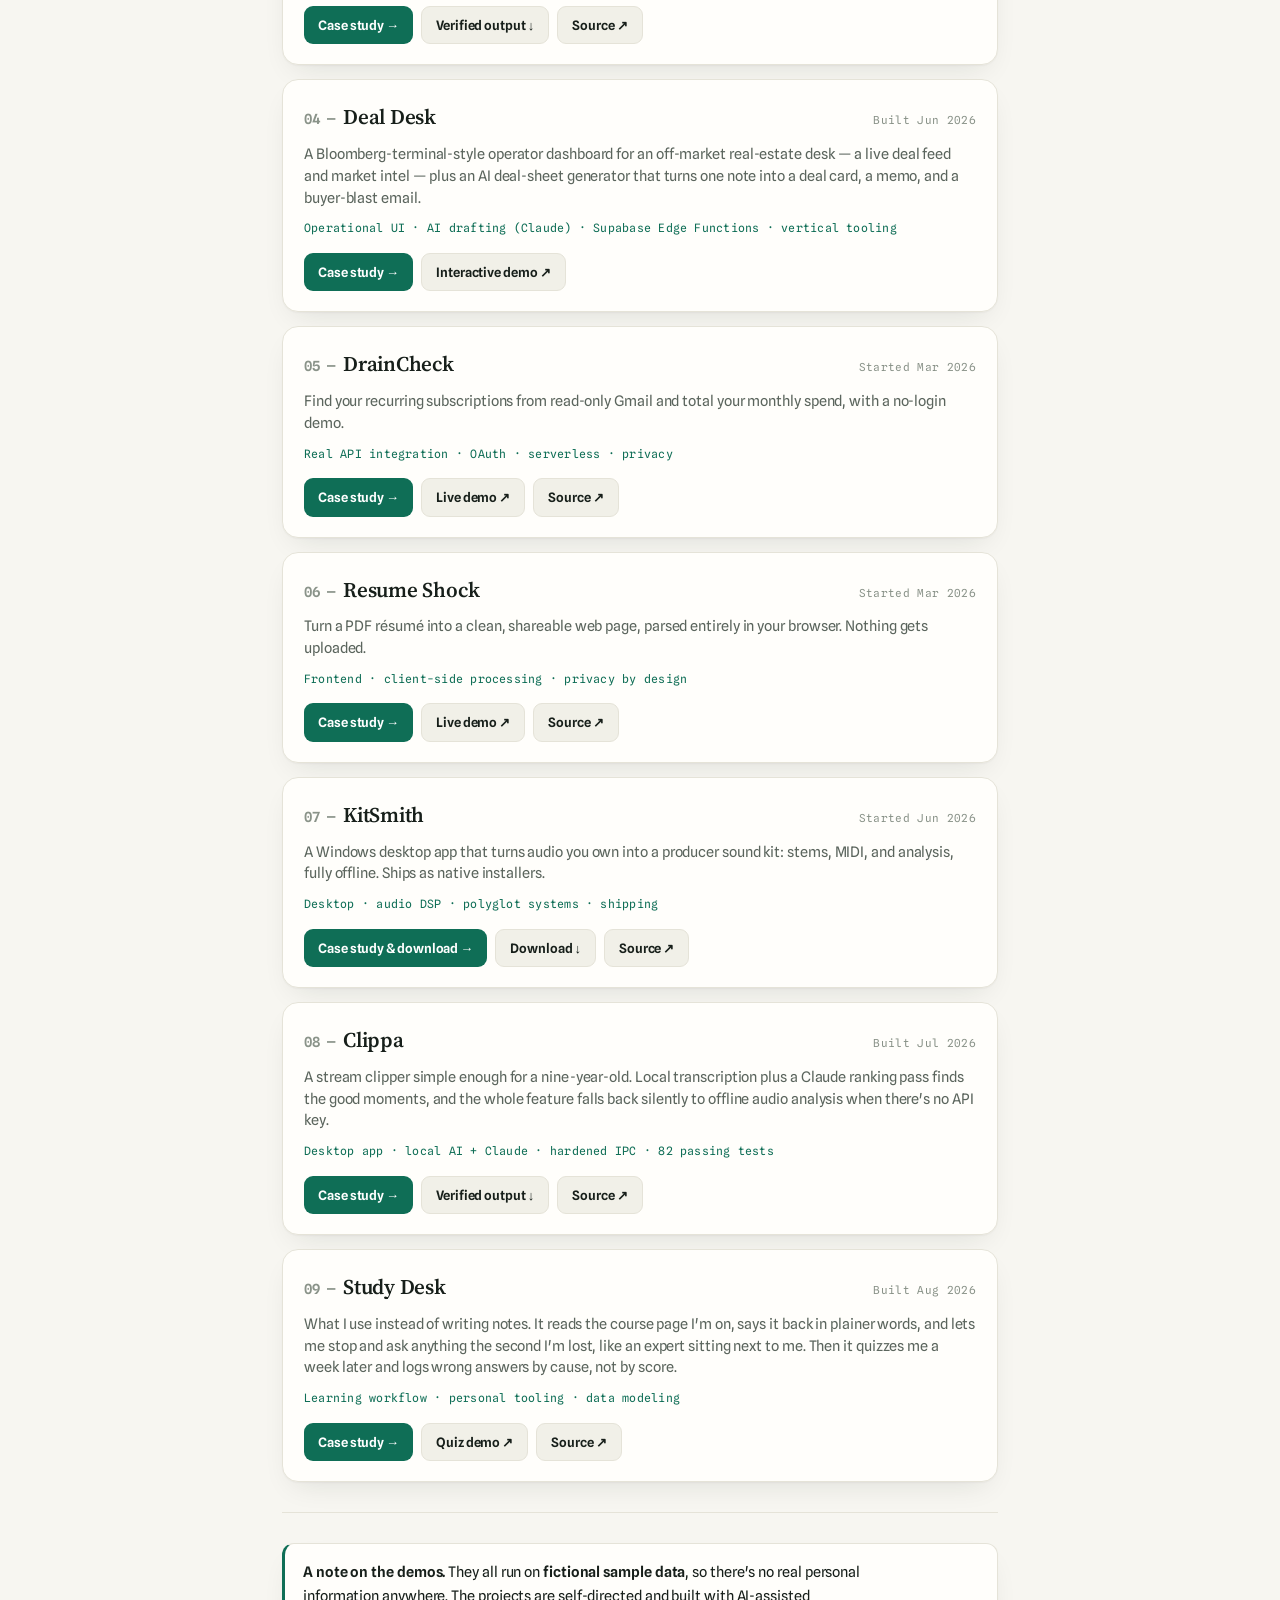
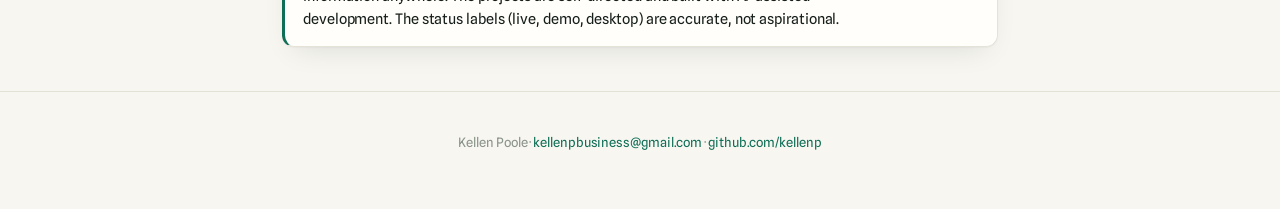
==== commit 106b6e11: "Study Desk: lead with the live asking, not just the summarize-and-quiz loop The page described the m" ====
--- a/index.html
+++ b/index.html
@@ -131,7 +131,7 @@
 
       <div class="proj">
         <div class="proj-head"><p class="proj-name"><span class="proj-num">09 — </span>Study Desk</p><span class="proj-date">Built Aug 2026</span></div>
-        <p class="proj-prop">What I use instead of writing notes. It reads the course page I'm on, says it back shorter and in plainer words, banks a question from it, and quizzes me a week later. Wrong answers get logged by cause, not by score.</p>
+        <p class="proj-prop">What I use instead of writing notes. It reads the course page I'm on, says it back in plainer words, and lets me stop and ask anything the second I'm lost, like an expert sitting next to me. Then it quizzes me a week later and logs wrong answers by cause, not by score.</p>
         <p class="proj-skill">Learning workflow · personal tooling · data modeling</p>
         <div class="proj-actions">
           <a class="mini mini-go" href="studydesk.html">Case study →</a>
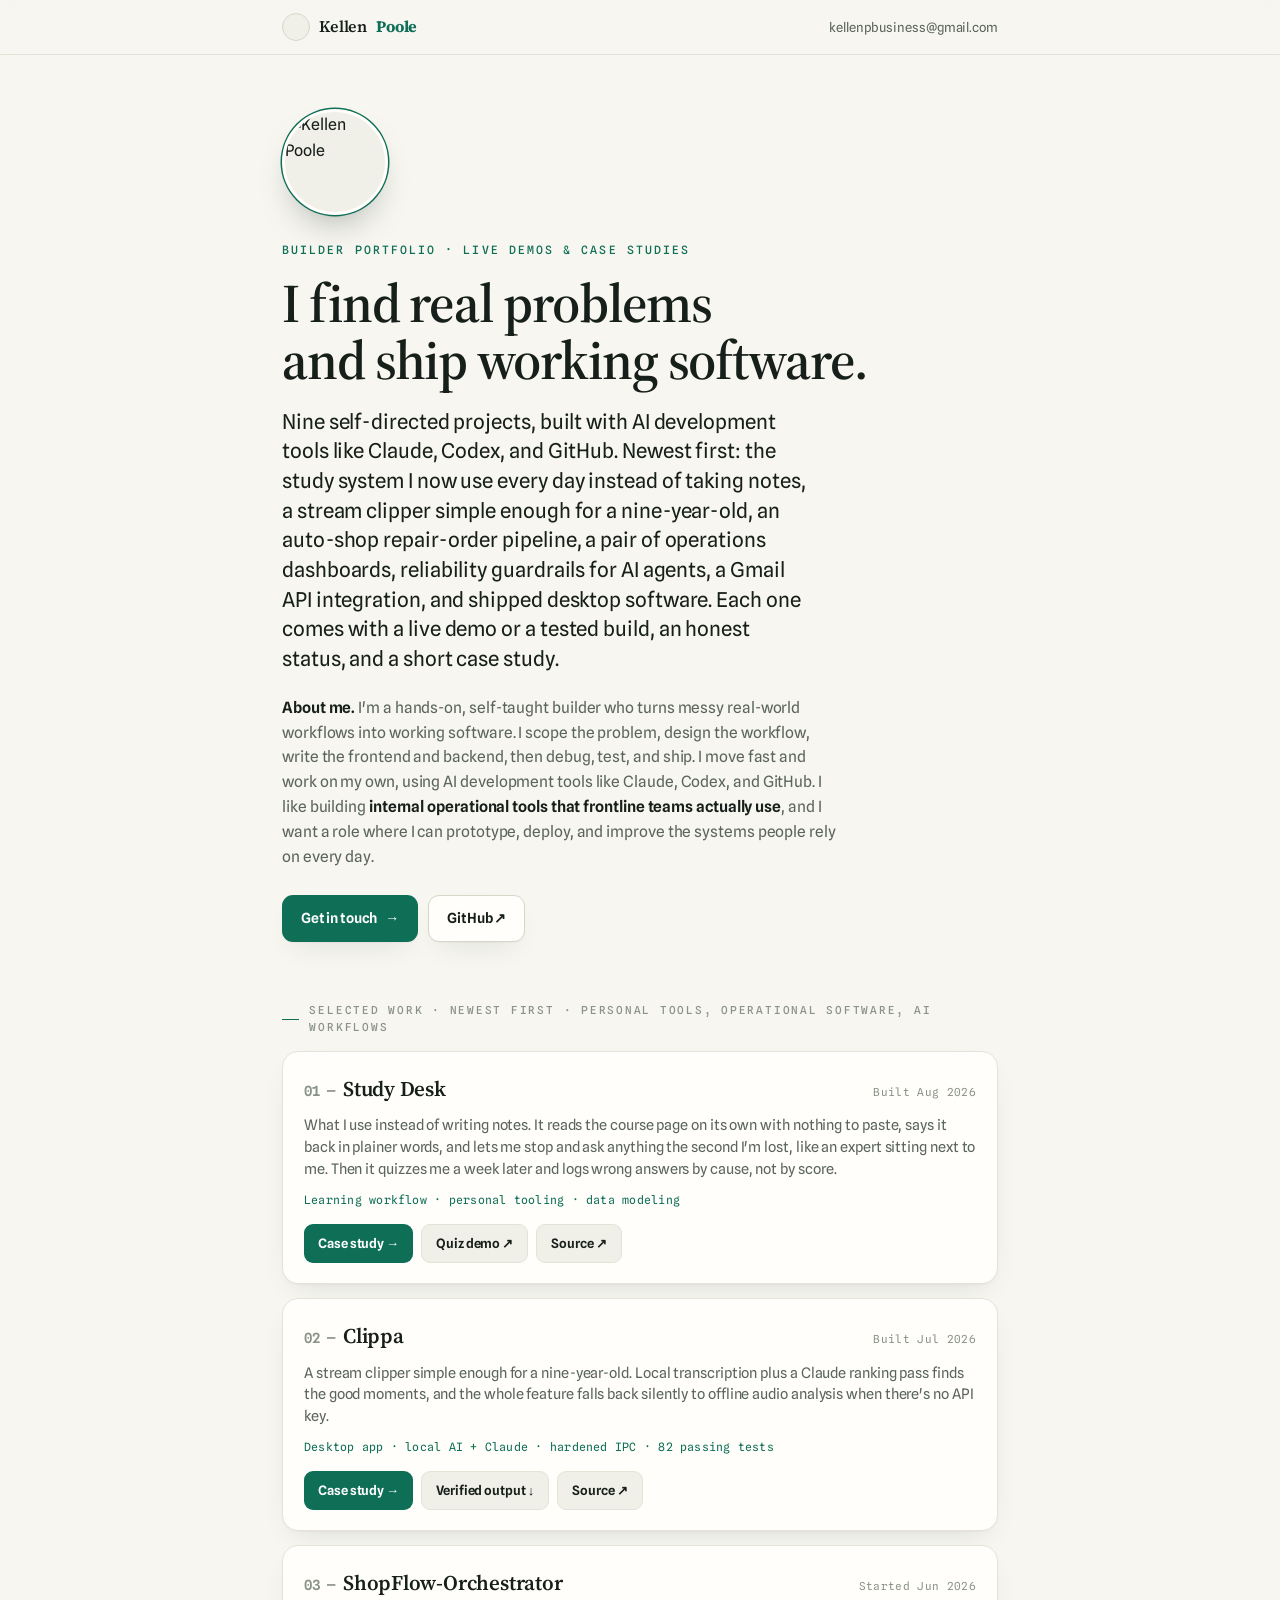
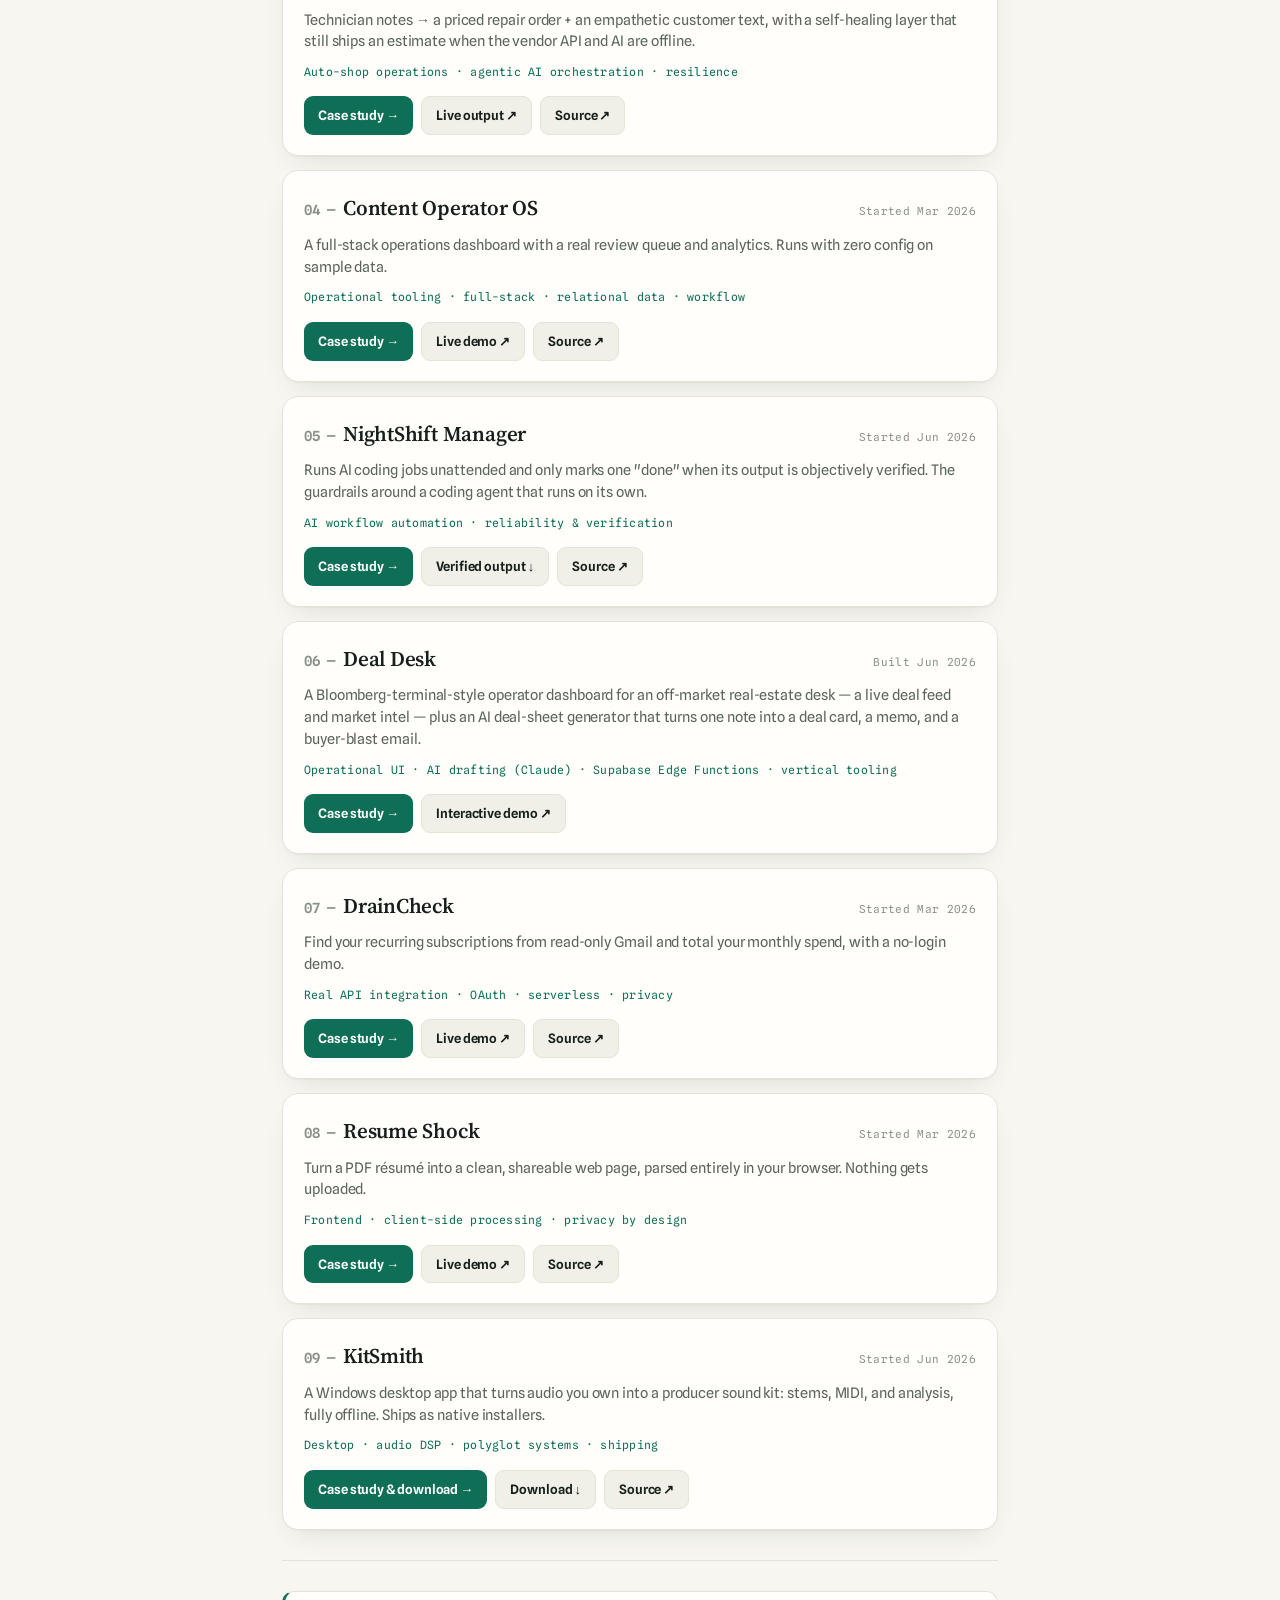
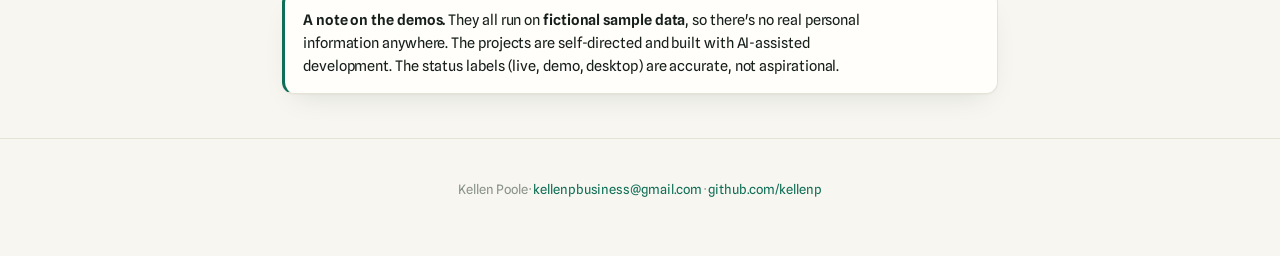
==== commit d2ac03bf: "Put Study Desk first, and name the zero-friction part Two changes.  Study Desk moves to 01 and Clipp" ====
--- a/index.html
+++ b/index.html
@@ -5,9 +5,9 @@
 <meta name="viewport" content="width=device-width, initial-scale=1">
 <meta name="theme-color" content="#0f6e56">
 <title>Kellen Poole — builder portfolio</title>
-<meta name="description" content="Self-directed, AI-assisted software for real operational problems: an auto-shop repair-order pipeline, an operations dashboard, reliability guardrails for autonomous AI agents, a real API integration, an off-market real-estate deal terminal, shipped desktop software, and the personal tools I build for myself. Built with Claude, Codex, and GitHub.">
+<meta name="description" content="Self-directed, AI-assisted software for real operational problems: a study system that replaced taking notes, a stream clipper a nine-year-old can run, an auto-shop repair-order pipeline, an operations dashboard, reliability guardrails for autonomous AI agents, a real API integration, an off-market real-estate deal terminal, and shipped desktop software. Built with Claude, Codex, and GitHub.">
 <meta property="og:title" content="Kellen Poole — Builder Portfolio">
-<meta property="og:description" content="Nine self-directed projects built with AI dev tools (Claude · Codex · GitHub): an auto-shop repair-order pipeline, an operations dashboard, AI-agent reliability guardrails, a real API integration, an off-market real-estate deal terminal, shipped desktop software, and personal tooling.">
+<meta property="og:description" content="Nine self-directed projects built with AI dev tools (Claude · Codex · GitHub), newest first: a study system that replaced taking notes, a stream clipper a nine-year-old can run, an auto-shop repair-order pipeline, an operations dashboard, AI-agent reliability guardrails, a real API integration, and shipped desktop software.">
 <meta property="og:type" content="website">
 <meta property="og:image" content="https://kellenp.github.io/kellen.jpg">
 <meta name="twitter:card" content="summary">
@@ -28,7 +28,7 @@
     <img class="hero-ava reveal" src="/kellen.jpg" alt="Kellen Poole" width="106" height="106">
     <p class="eyebrow reveal">Builder portfolio · live demos &amp; case studies</p>
     <h1 class="reveal">I find real problems<br>and ship working software.</h1>
-    <p class="lede reveal">Nine self-directed projects, built with AI development tools like Claude, Codex, and GitHub. They range from an auto-shop repair-order pipeline and a pair of operations dashboards to reliability guardrails for AI agents, a Gmail API integration, two shipped desktop apps, and the small tools I build for myself. Each one comes with a live demo or a tested build, an honest status, and a short case study.</p>
+    <p class="lede reveal">Nine self-directed projects, built with AI development tools like Claude, Codex, and GitHub. Newest first: the study system I now use every day instead of taking notes, a stream clipper simple enough for a nine-year-old, an auto-shop repair-order pipeline, a pair of operations dashboards, reliability guardrails for AI agents, a Gmail API integration, and shipped desktop software. Each one comes with a live demo or a tested build, an honest status, and a short case study.</p>
     <div class="reveal" style="margin-top:22px; max-width:60ch">
       <p class="prose muted" style="font-size:15.5px"><b style="color:var(--ink)">About me.</b> I'm a hands-on, self-taught builder who turns messy real-world workflows into working software. I scope the problem, design the workflow, write the frontend and backend, then debug, test, and ship. I move fast and work on my own, using AI development tools like Claude, Codex, and GitHub. I like building <b style="color:var(--ink)">internal operational tools that frontline teams actually use</b>, and I want a role where I can prototype, deploy, and improve the systems people rely on every day.</p>
     </div>
@@ -39,11 +39,33 @@
   </header>
 
   <section>
-    <p class="label">Selected work · operational software, AI workflows, shipped products</p>
+    <p class="label">Selected work · newest first · personal tools, operational software, AI workflows</p>
     <div class="hub-grid">
 
       <div class="proj">
-        <div class="proj-head"><p class="proj-name"><span class="proj-num">01 — </span>ShopFlow-Orchestrator</p><span class="proj-date">Started Jun 2026</span></div>
+        <div class="proj-head"><p class="proj-name"><span class="proj-num">01 — </span>Study Desk</p><span class="proj-date">Built Aug 2026</span></div>
+        <p class="proj-prop">What I use instead of writing notes. It reads the course page on its own with nothing to paste, says it back in plainer words, and lets me stop and ask anything the second I'm lost, like an expert sitting next to me. Then it quizzes me a week later and logs wrong answers by cause, not by score.</p>
+        <p class="proj-skill">Learning workflow · personal tooling · data modeling</p>
+        <div class="proj-actions">
+          <a class="mini mini-go" href="studydesk.html">Case study →</a>
+          <a class="mini mini-out" href="/studydesk/" target="_blank" rel="noopener">Quiz demo ↗</a>
+          <a class="mini mini-out" href="https://github.com/kellenp/studydesk" target="_blank" rel="noopener">Source ↗</a>
+        </div>
+      </div>
+
+      <div class="proj">
+        <div class="proj-head"><p class="proj-name"><span class="proj-num">02 — </span>Clippa</p><span class="proj-date">Built Jul 2026</span></div>
+        <p class="proj-prop">A stream clipper simple enough for a nine-year-old. Local transcription plus a Claude ranking pass finds the good moments, and the whole feature falls back silently to offline audio analysis when there's no API key.</p>
+        <p class="proj-skill">Desktop app · local AI + Claude · hardened IPC · 82 passing tests</p>
+        <div class="proj-actions">
+          <a class="mini mini-go" href="clippa.html">Case study →</a>
+          <a class="mini mini-out" href="clippa.html#verified">Verified output ↓</a>
+          <a class="mini mini-out" href="https://github.com/kellenp/clippa" target="_blank" rel="noopener">Source ↗</a>
+        </div>
+      </div>
+
+      <div class="proj">
+        <div class="proj-head"><p class="proj-name"><span class="proj-num">03 — </span>ShopFlow-Orchestrator</p><span class="proj-date">Started Jun 2026</span></div>
         <p class="proj-prop">Technician notes → a priced repair order + an empathetic customer text, with a self-healing layer that still ships an estimate when the vendor API and AI are offline.</p>
         <p class="proj-skill">Auto-shop operations · agentic AI orchestration · resilience</p>
         <div class="proj-actions">
@@ -54,7 +76,7 @@
       </div>
 
       <div class="proj">
-        <div class="proj-head"><p class="proj-name"><span class="proj-num">02 — </span>Content Operator OS</p><span class="proj-date">Started Mar 2026</span></div>
+        <div class="proj-head"><p class="proj-name"><span class="proj-num">04 — </span>Content Operator OS</p><span class="proj-date">Started Mar 2026</span></div>
         <p class="proj-prop">A full-stack operations dashboard with a real review queue and analytics. Runs with zero config on sample data.</p>
         <p class="proj-skill">Operational tooling · full-stack · relational data · workflow</p>
         <div class="proj-actions">
@@ -65,7 +87,7 @@
       </div>
 
       <div class="proj">
-        <div class="proj-head"><p class="proj-name"><span class="proj-num">03 — </span>NightShift Manager</p><span class="proj-date">Started Jun 2026</span></div>
+        <div class="proj-head"><p class="proj-name"><span class="proj-num">05 — </span>NightShift Manager</p><span class="proj-date">Started Jun 2026</span></div>
         <p class="proj-prop">Runs AI coding jobs unattended and only marks one "done" when its output is objectively verified. The guardrails around a coding agent that runs on its own.</p>
         <p class="proj-skill">AI workflow automation · reliability &amp; verification</p>
         <div class="proj-actions">
@@ -76,7 +98,7 @@
       </div>
 
       <div class="proj">
-        <div class="proj-head"><p class="proj-name"><span class="proj-num">04 — </span>Deal Desk</p><span class="proj-date">Built Jun 2026</span></div>
+        <div class="proj-head"><p class="proj-name"><span class="proj-num">06 — </span>Deal Desk</p><span class="proj-date">Built Jun 2026</span></div>
         <p class="proj-prop">A Bloomberg-terminal-style operator dashboard for an off-market real-estate desk — a live deal feed and market intel — plus an AI deal-sheet generator that turns one note into a deal card, a memo, and a buyer-blast email.</p>
         <p class="proj-skill">Operational UI · AI drafting (Claude) · Supabase Edge Functions · vertical tooling</p>
         <div class="proj-actions">
@@ -86,7 +108,7 @@
       </div>
 
       <div class="proj">
-        <div class="proj-head"><p class="proj-name"><span class="proj-num">05 — </span>DrainCheck</p><span class="proj-date">Started Mar 2026</span></div>
+        <div class="proj-head"><p class="proj-name"><span class="proj-num">07 — </span>DrainCheck</p><span class="proj-date">Started Mar 2026</span></div>
         <p class="proj-prop">Find your recurring subscriptions from read-only Gmail and total your monthly spend, with a no-login demo.</p>
         <p class="proj-skill">Real API integration · OAuth · serverless · privacy</p>
         <div class="proj-actions">
@@ -97,7 +119,7 @@
       </div>
 
       <div class="proj">
-        <div class="proj-head"><p class="proj-name"><span class="proj-num">06 — </span>Resume Shock</p><span class="proj-date">Started Mar 2026</span></div>
+        <div class="proj-head"><p class="proj-name"><span class="proj-num">08 — </span>Resume Shock</p><span class="proj-date">Started Mar 2026</span></div>
         <p class="proj-prop">Turn a PDF résumé into a clean, shareable web page, parsed entirely in your browser. Nothing gets uploaded.</p>
         <p class="proj-skill">Frontend · client-side processing · privacy by design</p>
         <div class="proj-actions">
@@ -108,35 +130,13 @@
       </div>
 
       <div class="proj">
-        <div class="proj-head"><p class="proj-name"><span class="proj-num">07 — </span>KitSmith</p><span class="proj-date">Started Jun 2026</span></div>
+        <div class="proj-head"><p class="proj-name"><span class="proj-num">09 — </span>KitSmith</p><span class="proj-date">Started Jun 2026</span></div>
         <p class="proj-prop">A Windows desktop app that turns audio you own into a producer sound kit: stems, MIDI, and analysis, fully offline. Ships as native installers.</p>
         <p class="proj-skill">Desktop · audio DSP · polyglot systems · shipping</p>
         <div class="proj-actions">
           <a class="mini mini-go" href="kitsmith.html">Case study &amp; download →</a>
           <a class="mini mini-out" href="kitsmith.html#download">Download ↓</a>
           <a class="mini mini-out" href="https://github.com/kellenp/kitsmith" target="_blank" rel="noopener">Source ↗</a>
-        </div>
-      </div>
-
-      <div class="proj">
-        <div class="proj-head"><p class="proj-name"><span class="proj-num">08 — </span>Clippa</p><span class="proj-date">Built Jul 2026</span></div>
-        <p class="proj-prop">A stream clipper simple enough for a nine-year-old. Local transcription plus a Claude ranking pass finds the good moments, and the whole feature falls back silently to offline audio analysis when there's no API key.</p>
-        <p class="proj-skill">Desktop app · local AI + Claude · hardened IPC · 82 passing tests</p>
-        <div class="proj-actions">
-          <a class="mini mini-go" href="clippa.html">Case study →</a>
-          <a class="mini mini-out" href="clippa.html#verified">Verified output ↓</a>
-          <a class="mini mini-out" href="https://github.com/kellenp/clippa" target="_blank" rel="noopener">Source ↗</a>
-        </div>
-      </div>
-
-      <div class="proj">
-        <div class="proj-head"><p class="proj-name"><span class="proj-num">09 — </span>Study Desk</p><span class="proj-date">Built Aug 2026</span></div>
-        <p class="proj-prop">What I use instead of writing notes. It reads the course page I'm on, says it back in plainer words, and lets me stop and ask anything the second I'm lost, like an expert sitting next to me. Then it quizzes me a week later and logs wrong answers by cause, not by score.</p>
-        <p class="proj-skill">Learning workflow · personal tooling · data modeling</p>
-        <div class="proj-actions">
-          <a class="mini mini-go" href="studydesk.html">Case study →</a>
-          <a class="mini mini-out" href="/studydesk/" target="_blank" rel="noopener">Quiz demo ↗</a>
-          <a class="mini mini-out" href="https://github.com/kellenp/studydesk" target="_blank" rel="noopener">Source ↗</a>
         </div>
       </div>
 
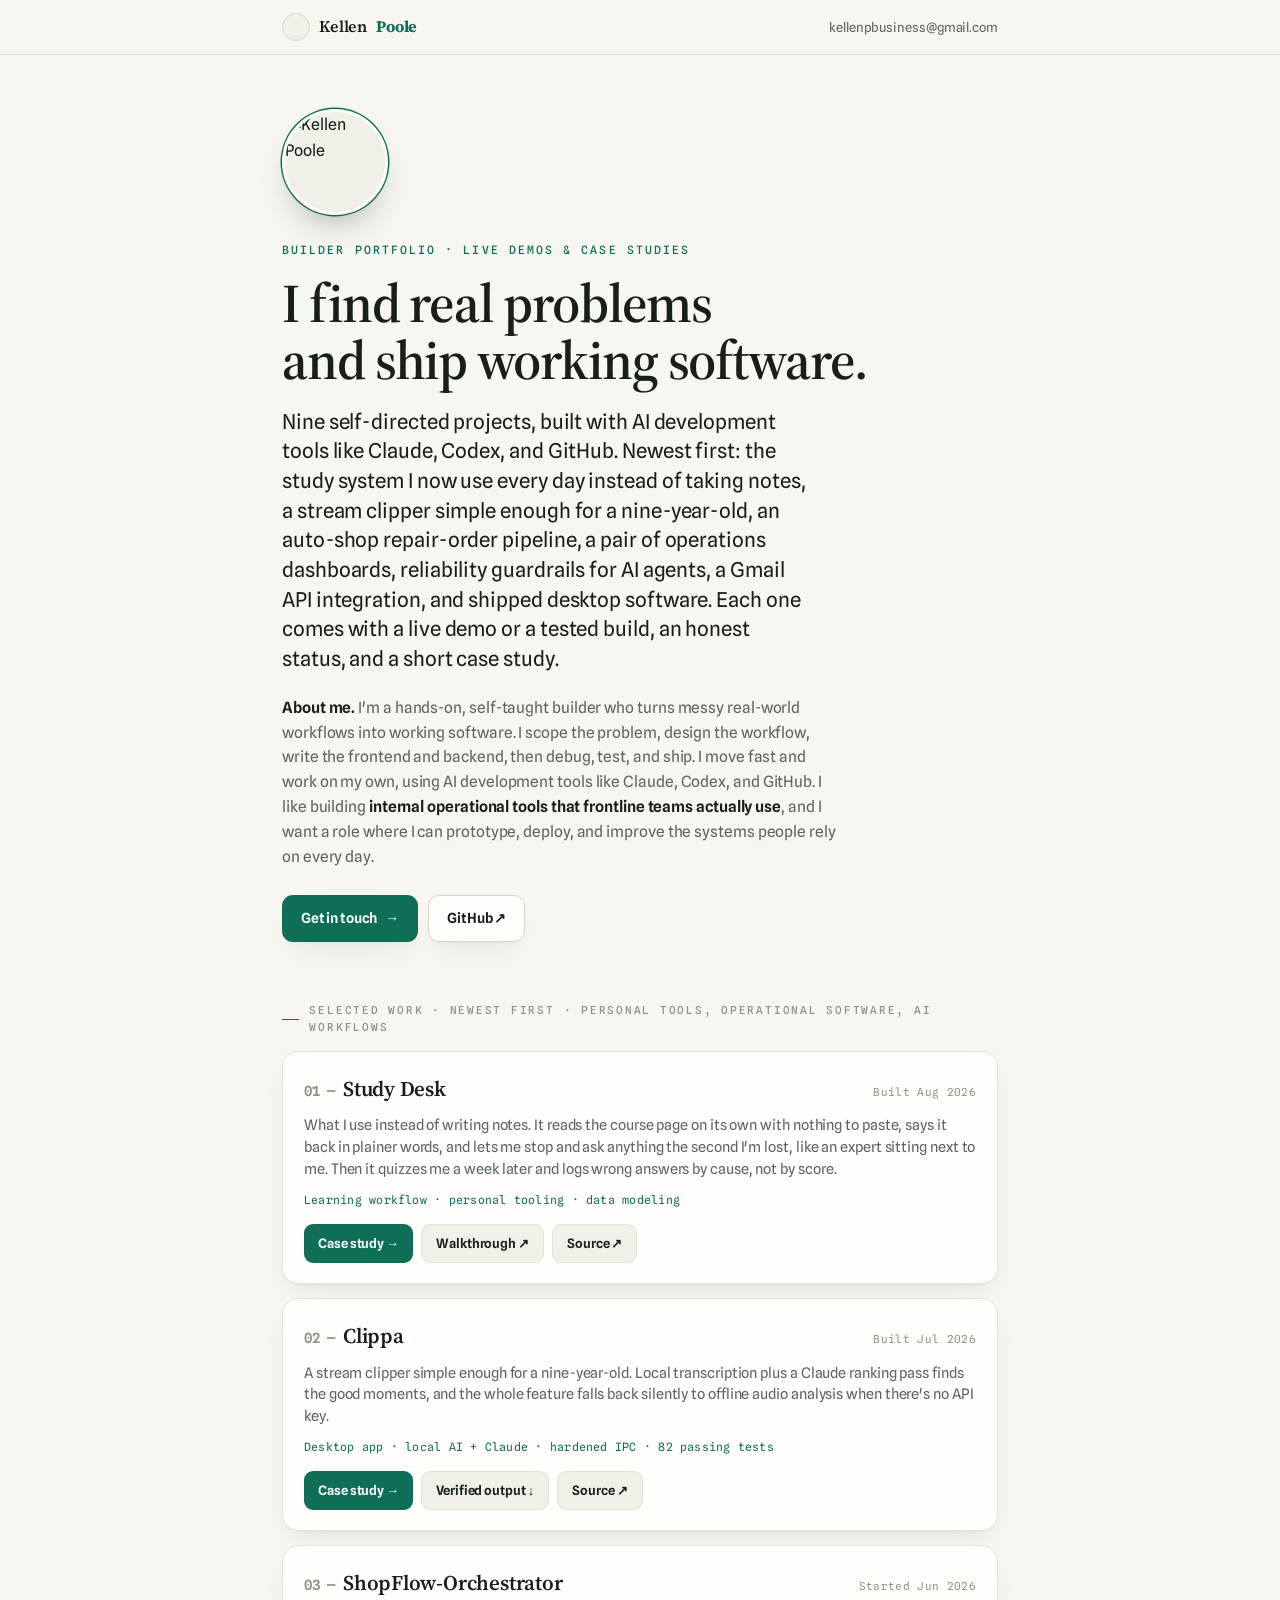
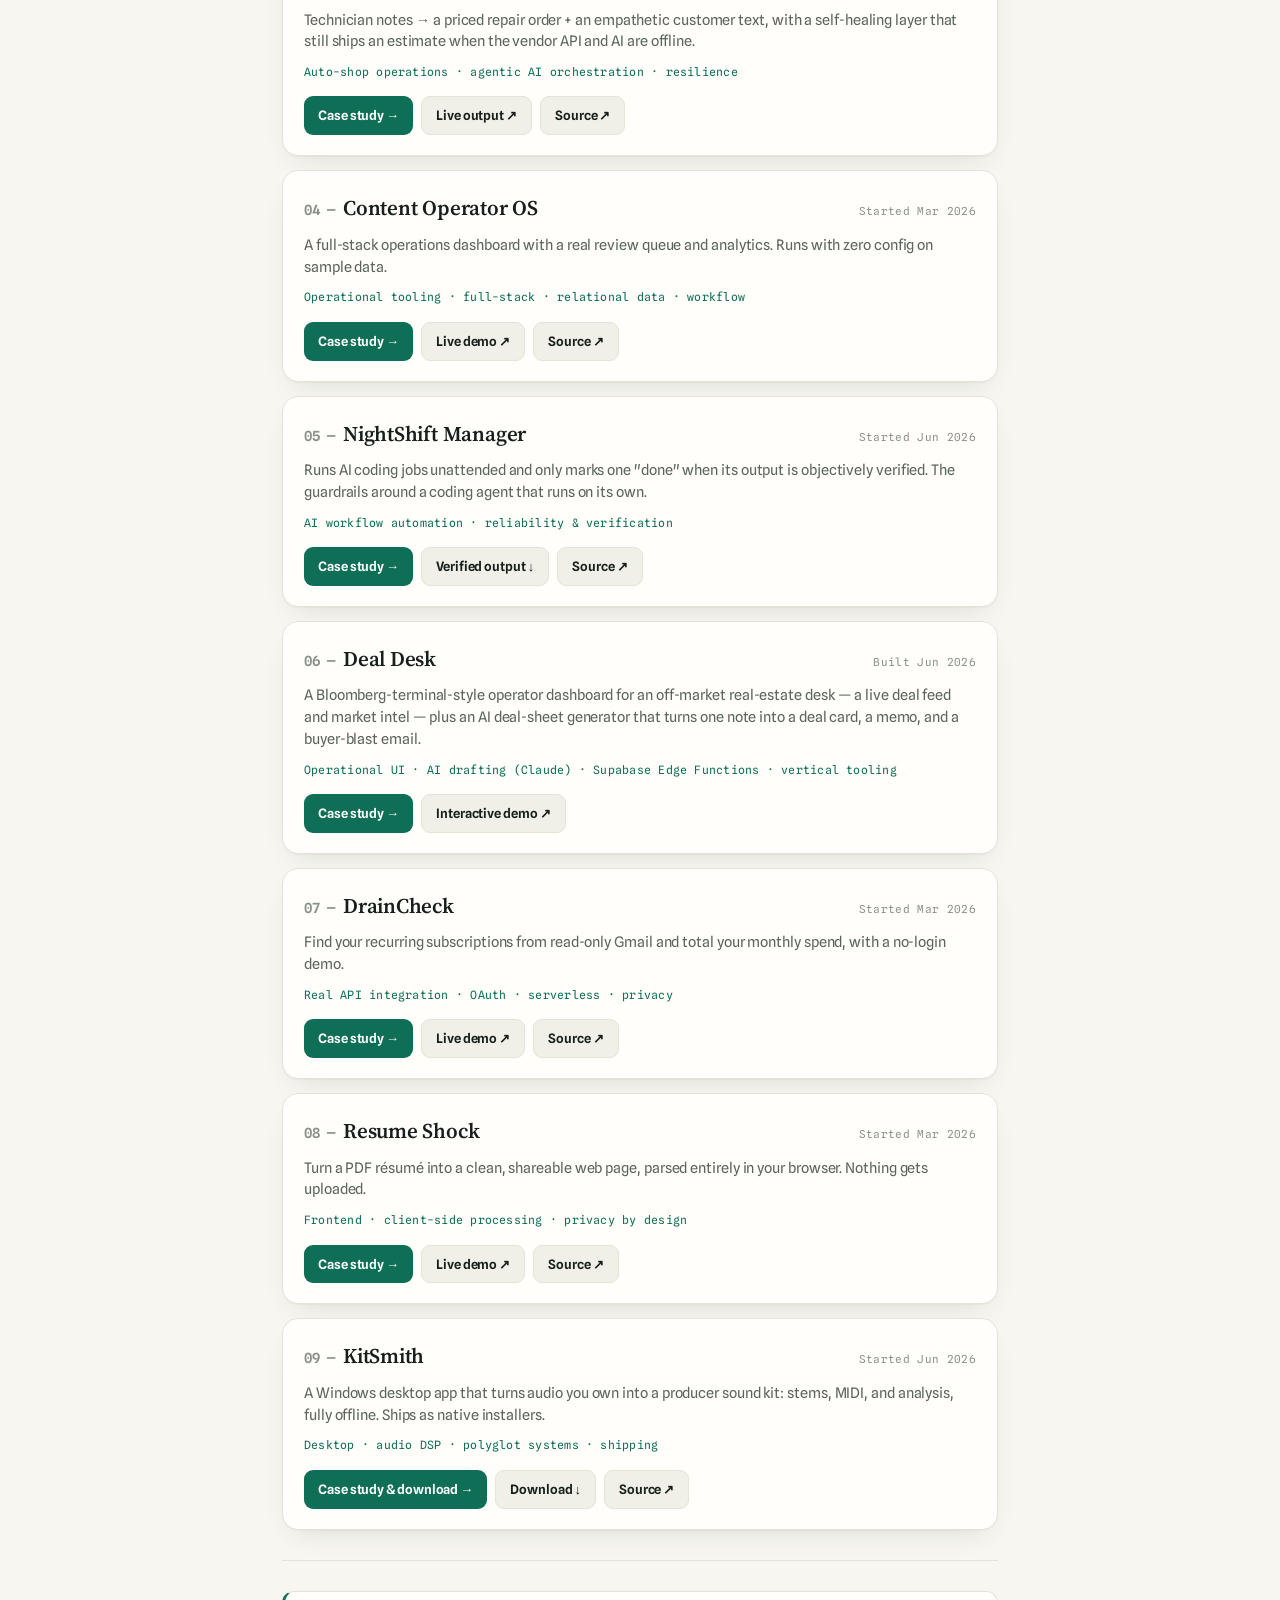
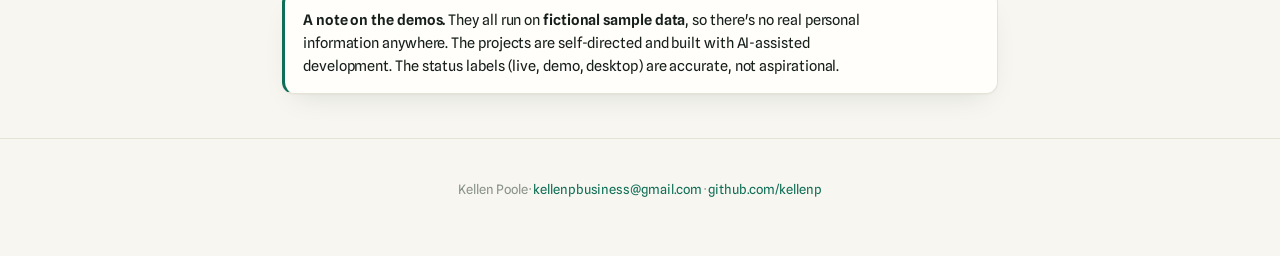
==== commit 1bea0533: "Replace the quiz demo with a replay of one page-turn The quiz was the least interesting artifact in " ====
--- a/index.html
+++ b/index.html
@@ -48,7 +48,7 @@
         <p class="proj-skill">Learning workflow · personal tooling · data modeling</p>
         <div class="proj-actions">
           <a class="mini mini-go" href="studydesk.html">Case study →</a>
-          <a class="mini mini-out" href="/studydesk/" target="_blank" rel="noopener">Quiz demo ↗</a>
+          <a class="mini mini-out" href="/studydesk/" target="_blank" rel="noopener">Walkthrough ↗</a>
           <a class="mini mini-out" href="https://github.com/kellenp/studydesk" target="_blank" rel="noopener">Source ↗</a>
         </div>
       </div>
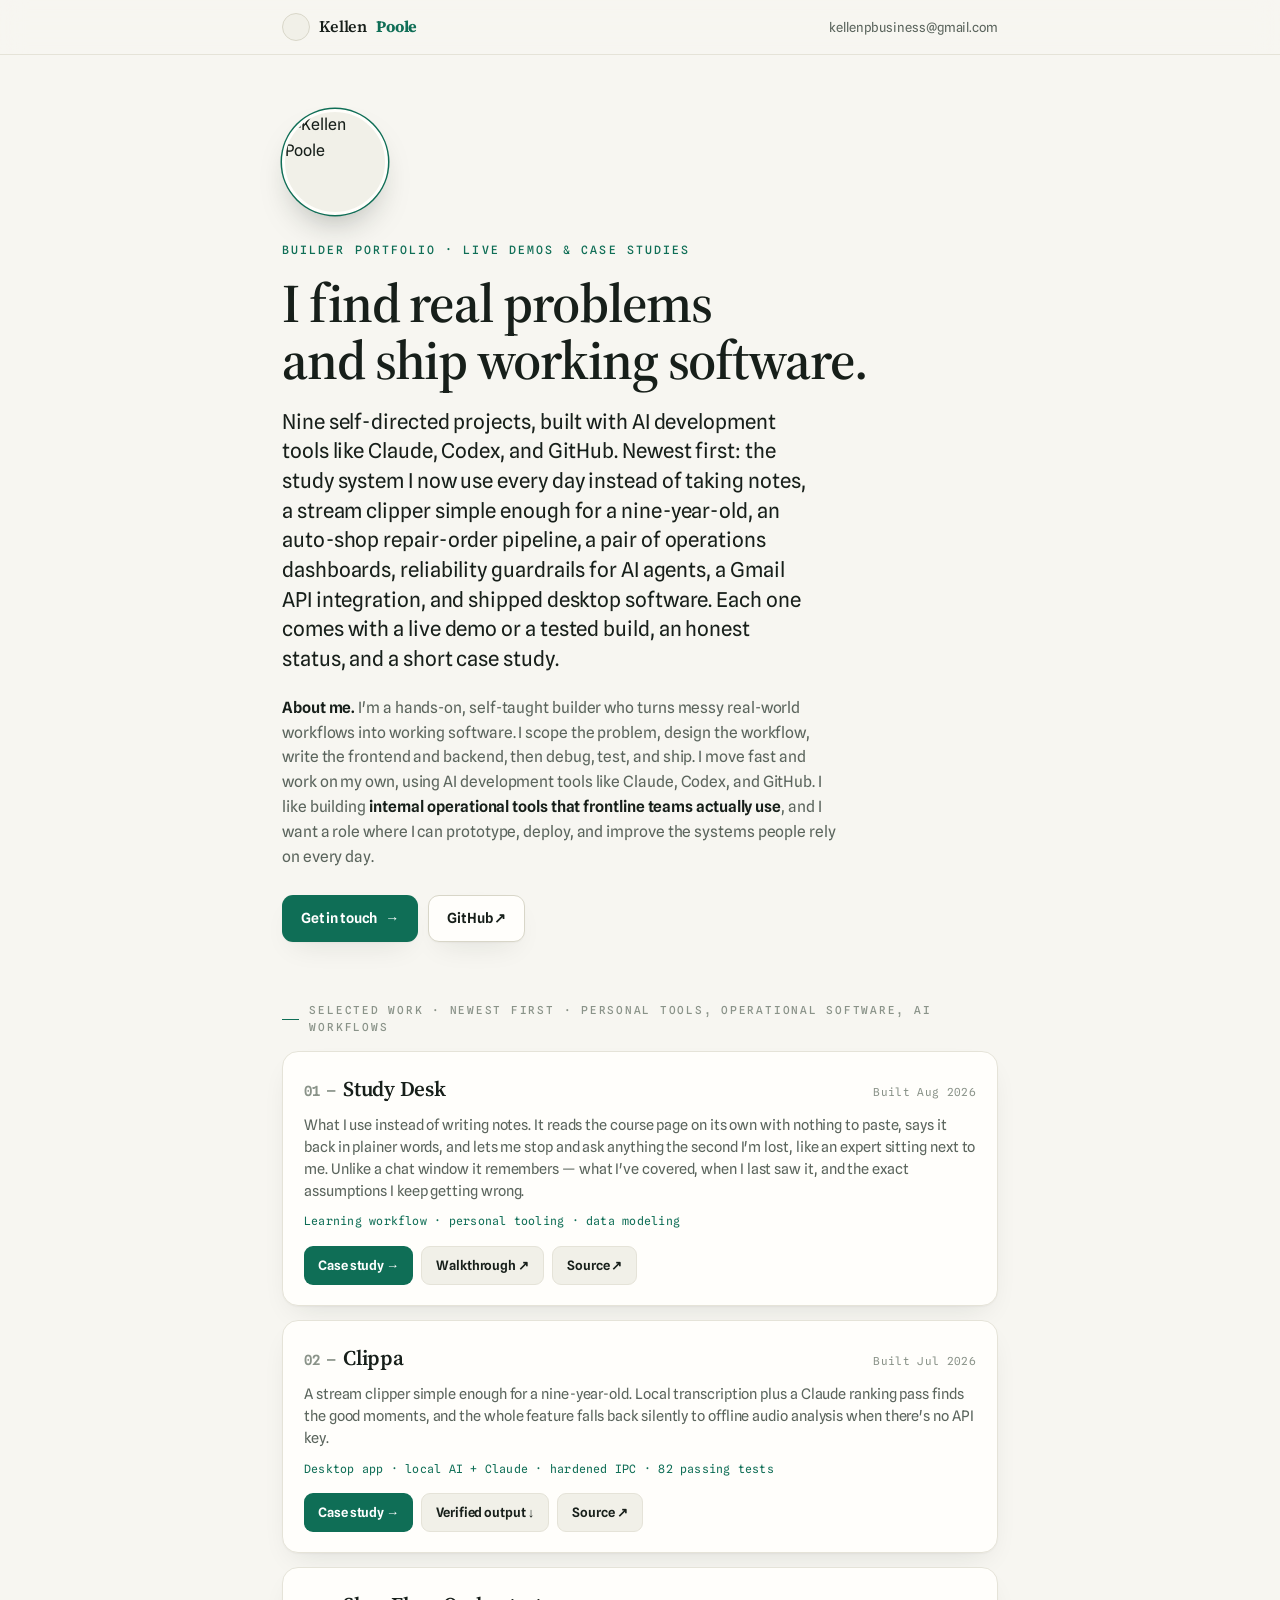
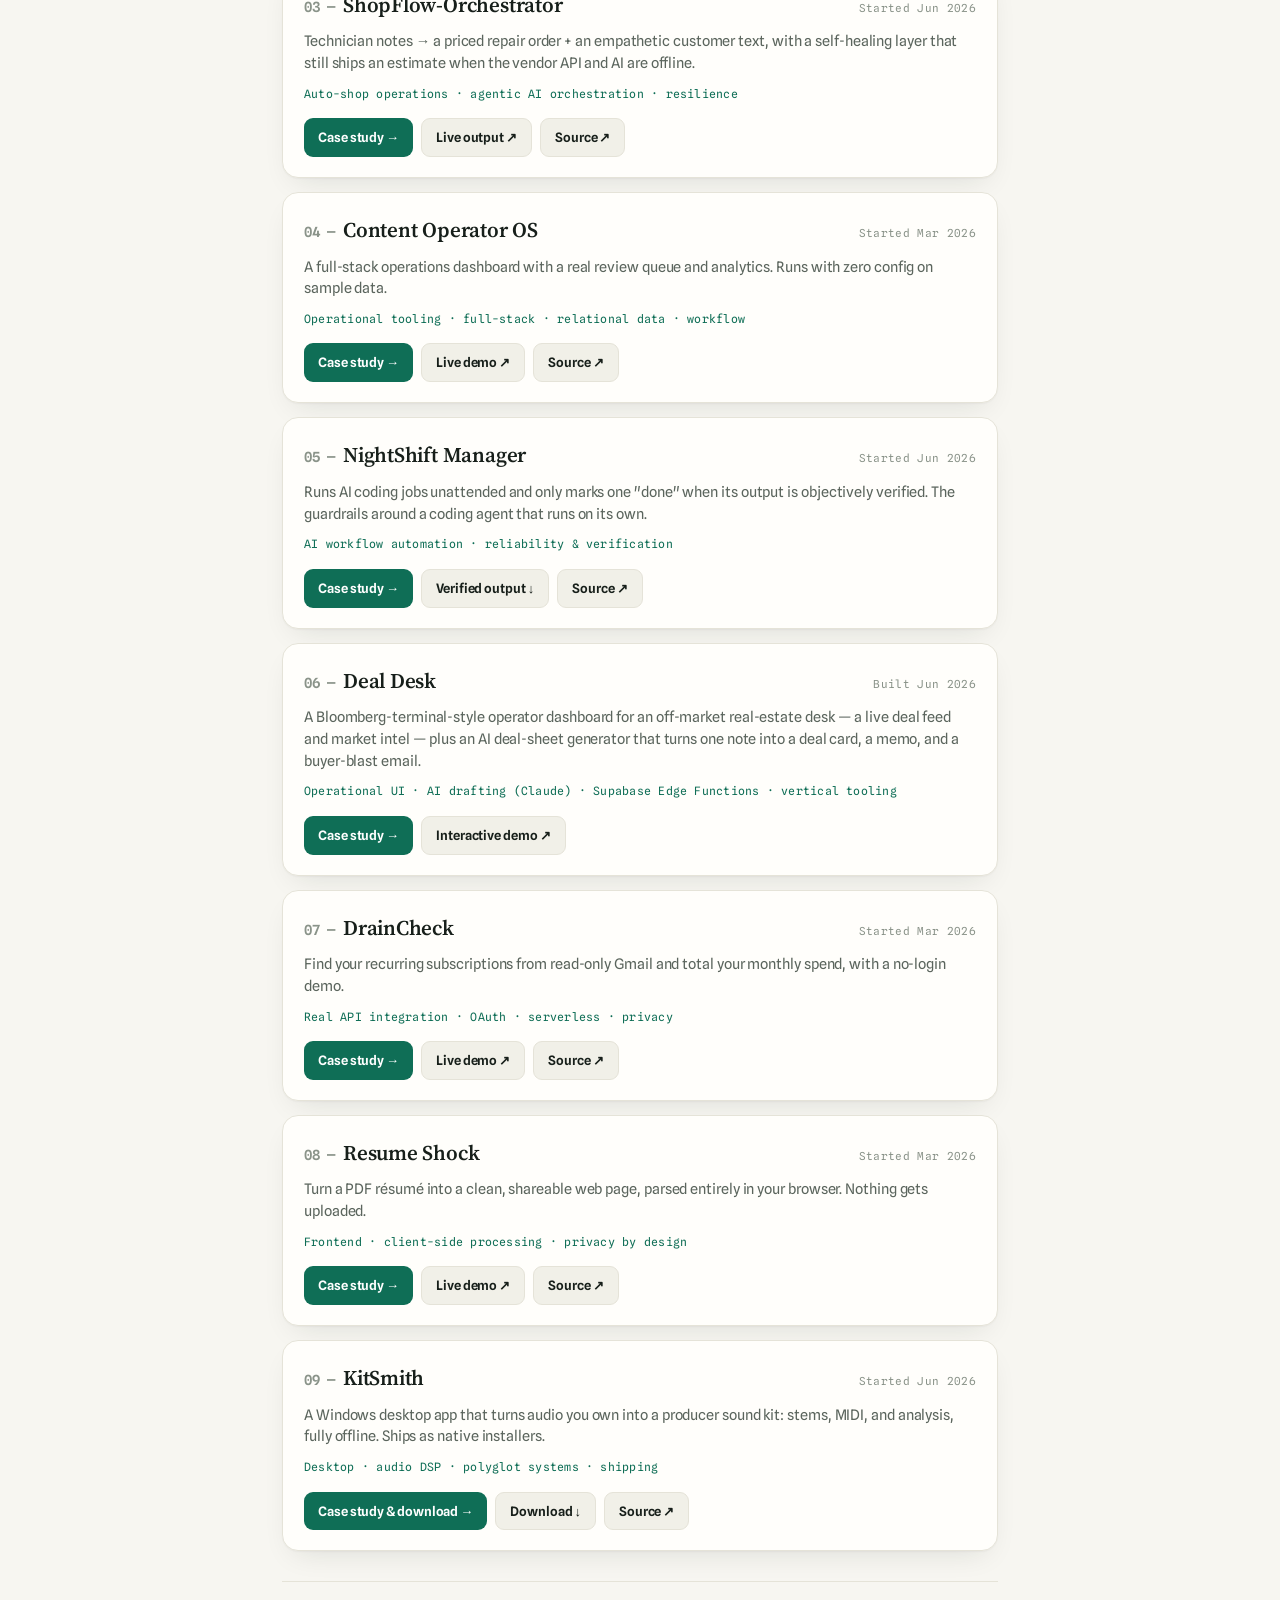
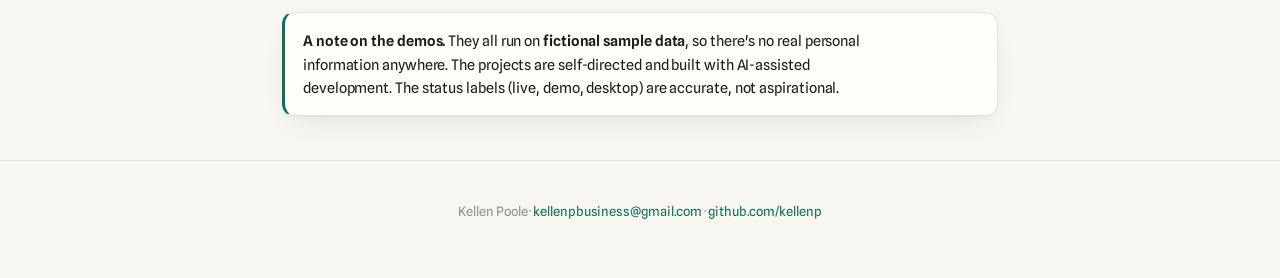
==== commit d6b54fd9: "Promote the memory: it is what makes this a system, not a habit New section, placed right after the " ====
--- a/index.html
+++ b/index.html
@@ -44,7 +44,7 @@
 
       <div class="proj">
         <div class="proj-head"><p class="proj-name"><span class="proj-num">01 — </span>Study Desk</p><span class="proj-date">Built Aug 2026</span></div>
-        <p class="proj-prop">What I use instead of writing notes. It reads the course page on its own with nothing to paste, says it back in plainer words, and lets me stop and ask anything the second I'm lost, like an expert sitting next to me. Then it quizzes me a week later and logs wrong answers by cause, not by score.</p>
+        <p class="proj-prop">What I use instead of writing notes. It reads the course page on its own with nothing to paste, says it back in plainer words, and lets me stop and ask anything the second I'm lost, like an expert sitting next to me. Unlike a chat window it remembers — what I've covered, when I last saw it, and the exact assumptions I keep getting wrong.</p>
         <p class="proj-skill">Learning workflow · personal tooling · data modeling</p>
         <div class="proj-actions">
           <a class="mini mini-go" href="studydesk.html">Case study →</a>
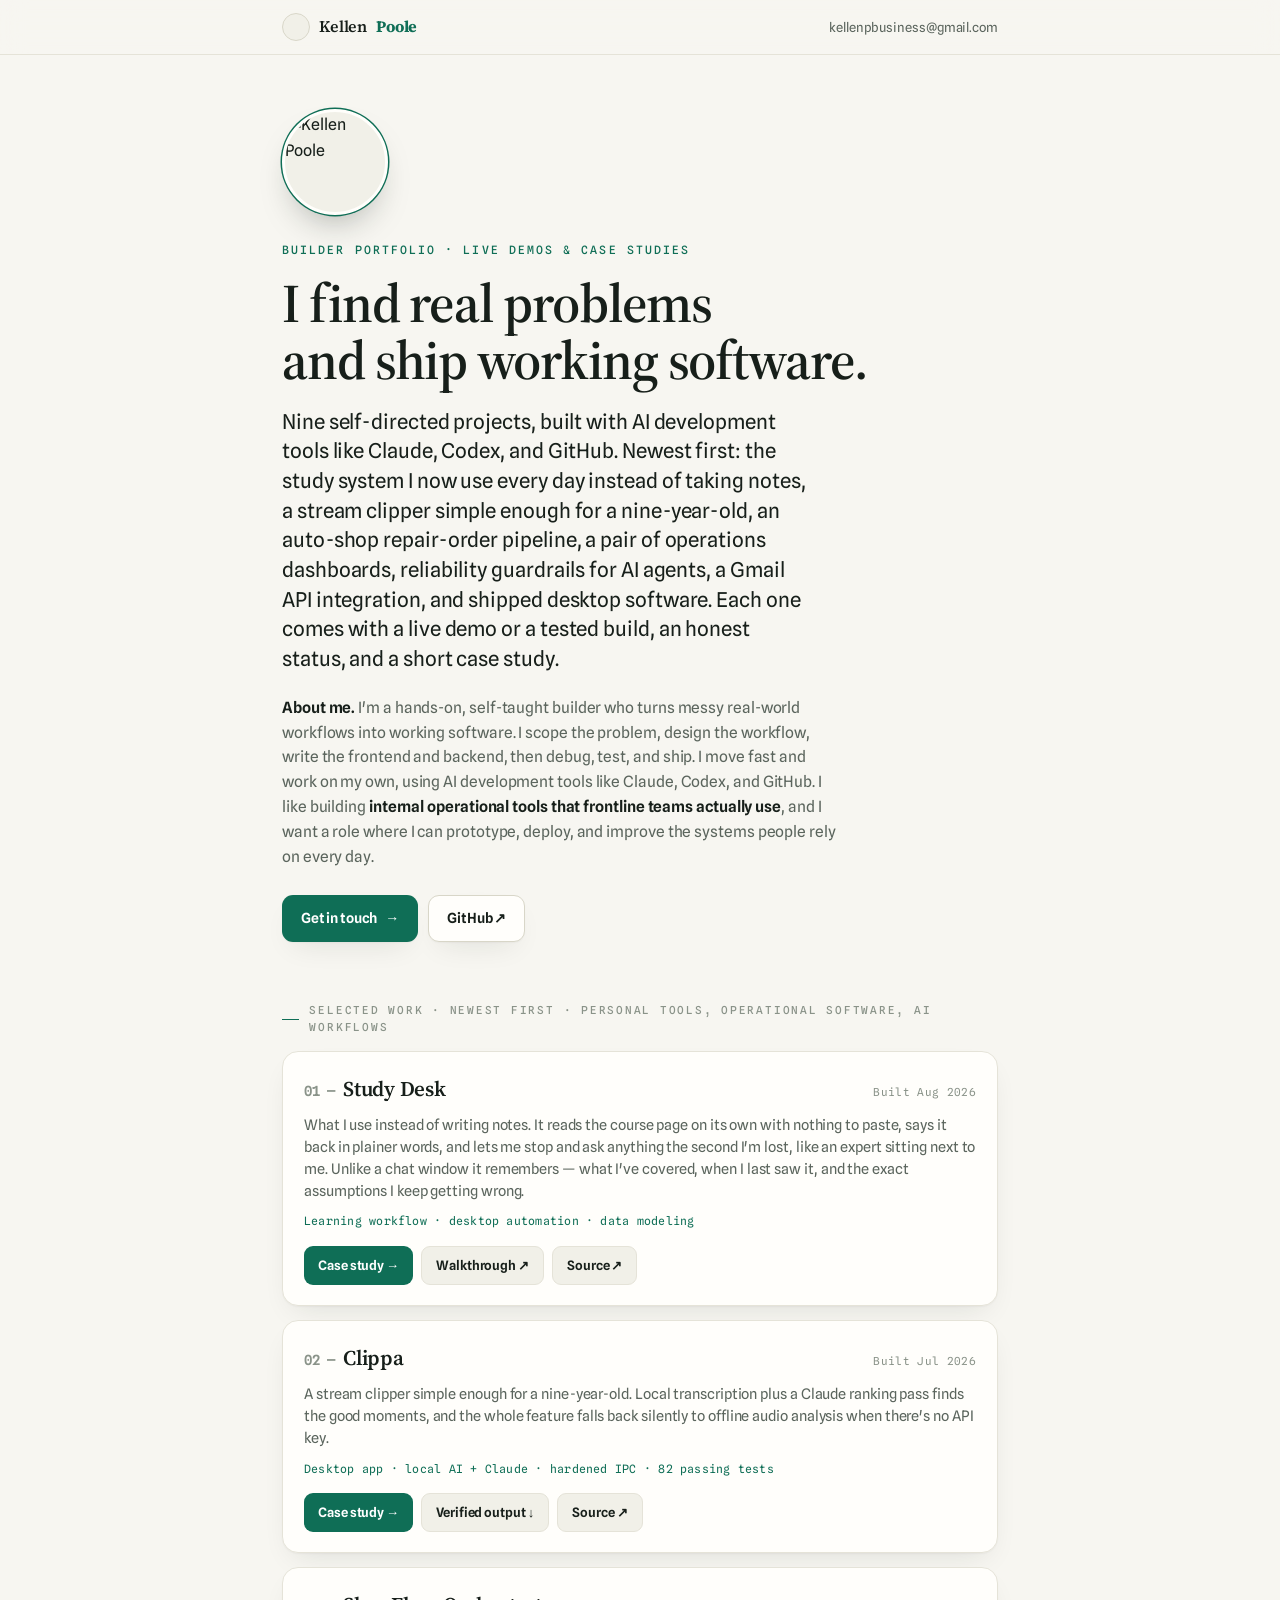
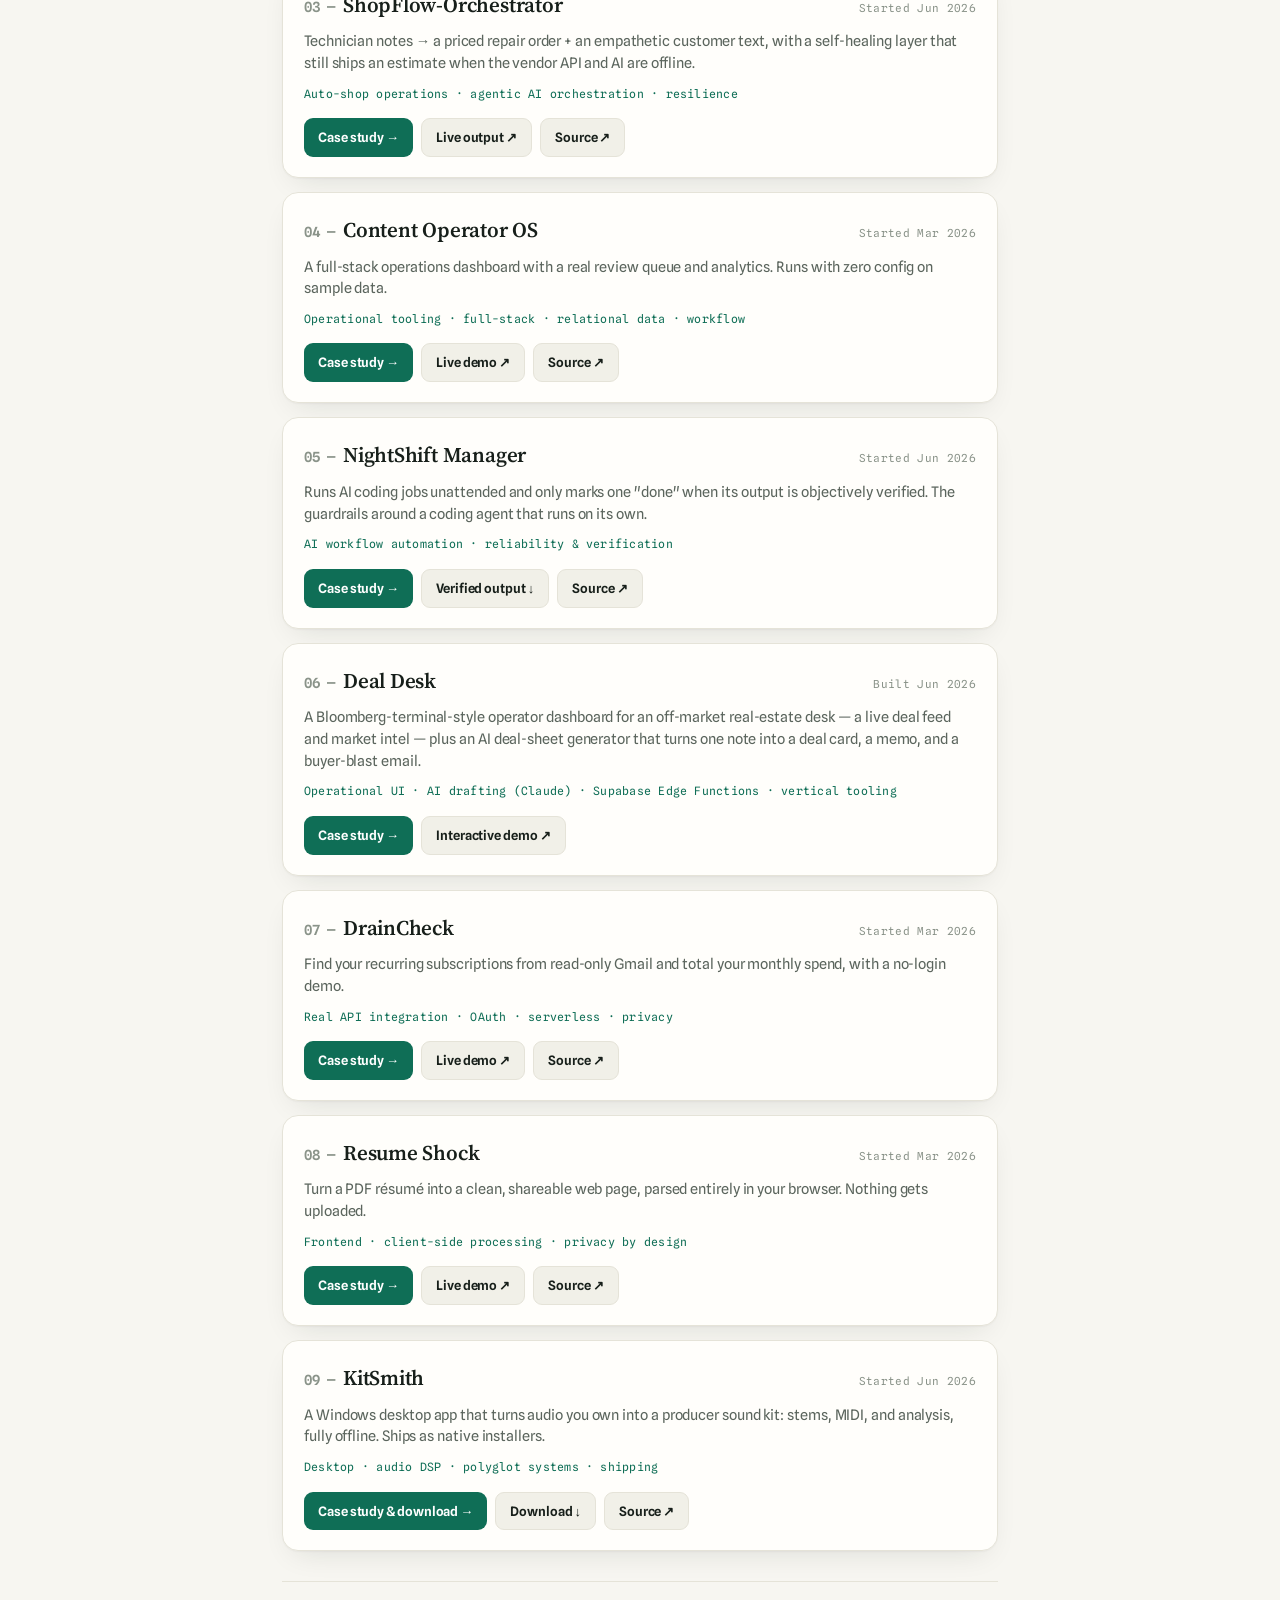
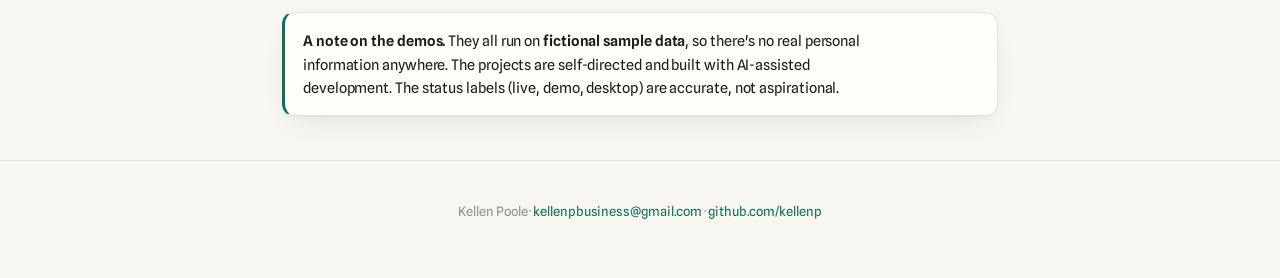
==== commit 650aef4e: "Surface the desktop automation, and neutralize three dead demo links Study Desk was labelled 'person" ====
--- a/index.html
+++ b/index.html
@@ -45,7 +45,7 @@
       <div class="proj">
         <div class="proj-head"><p class="proj-name"><span class="proj-num">01 — </span>Study Desk</p><span class="proj-date">Built Aug 2026</span></div>
         <p class="proj-prop">What I use instead of writing notes. It reads the course page on its own with nothing to paste, says it back in plainer words, and lets me stop and ask anything the second I'm lost, like an expert sitting next to me. Unlike a chat window it remembers — what I've covered, when I last saw it, and the exact assumptions I keep getting wrong.</p>
-        <p class="proj-skill">Learning workflow · personal tooling · data modeling</p>
+        <p class="proj-skill">Learning workflow · desktop automation · data modeling</p>
         <div class="proj-actions">
           <a class="mini mini-go" href="studydesk.html">Case study →</a>
           <a class="mini mini-out" href="/studydesk/" target="_blank" rel="noopener">Walkthrough ↗</a>
